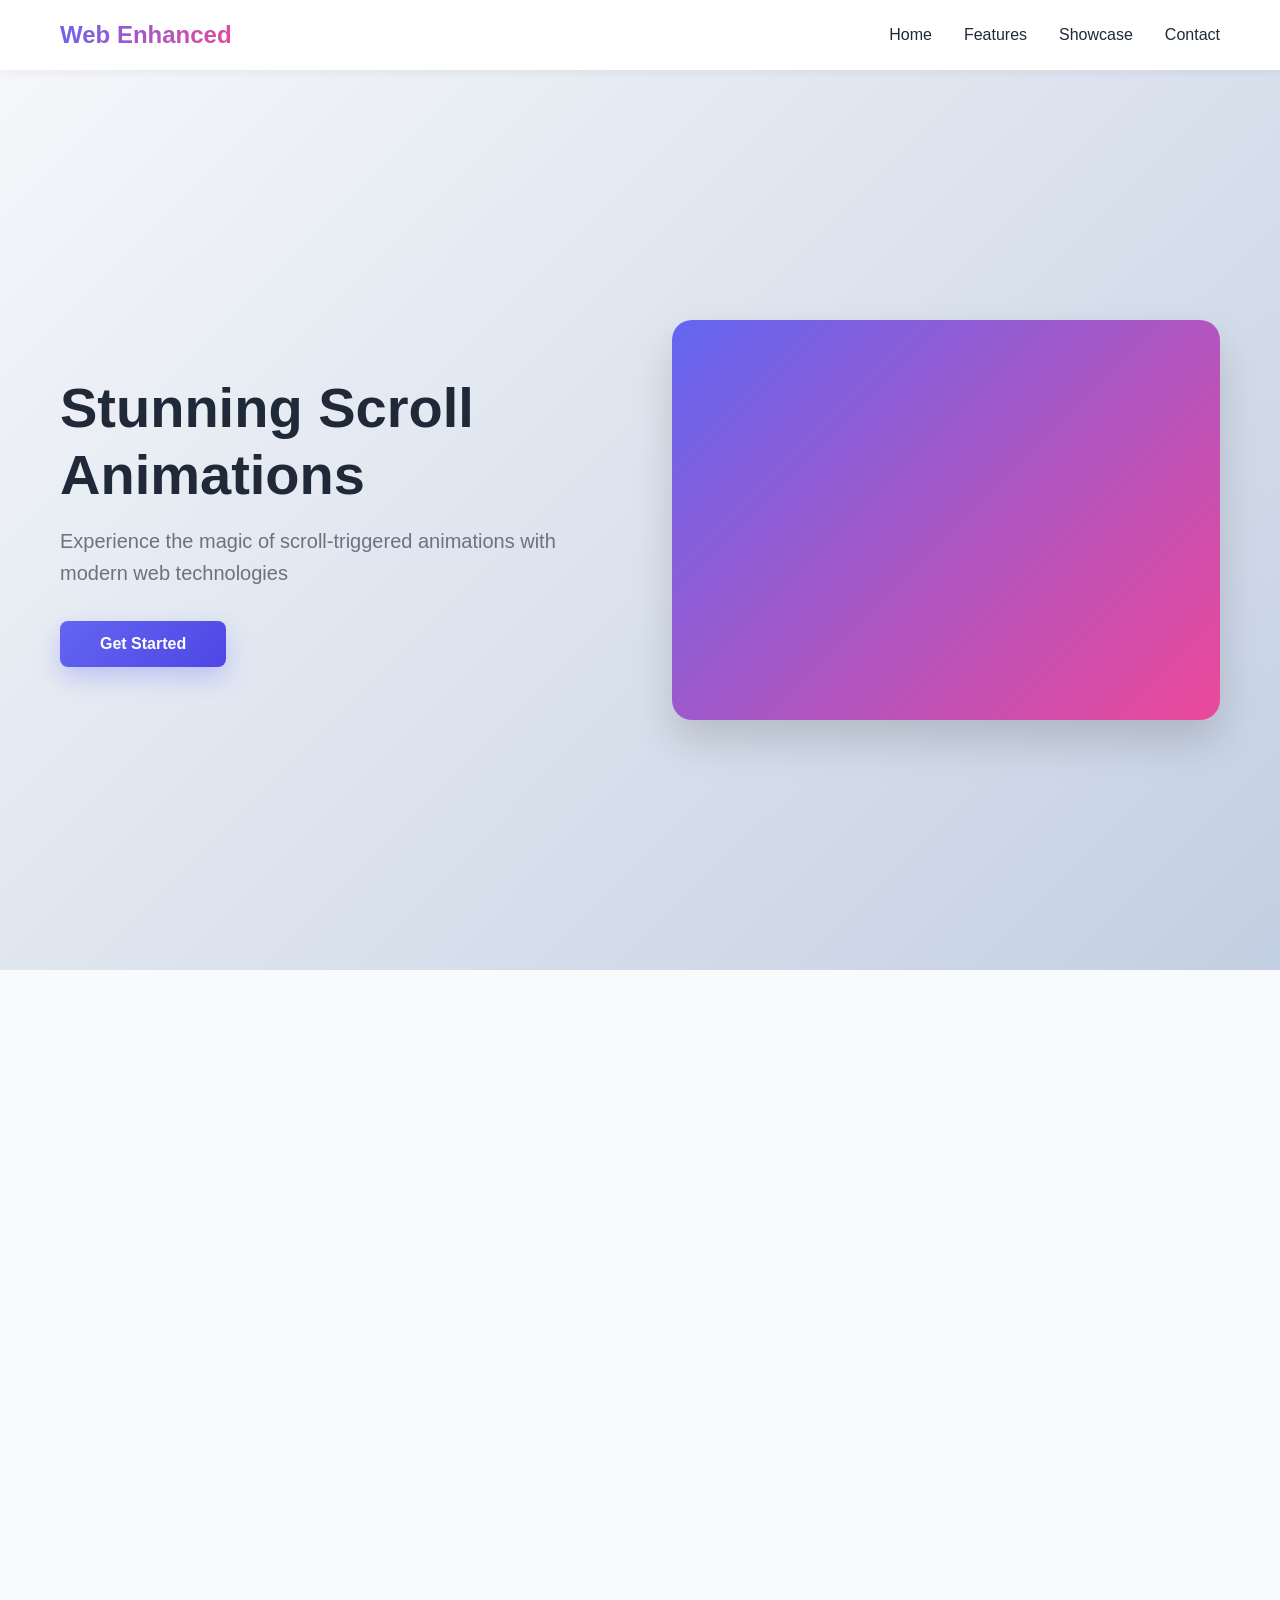
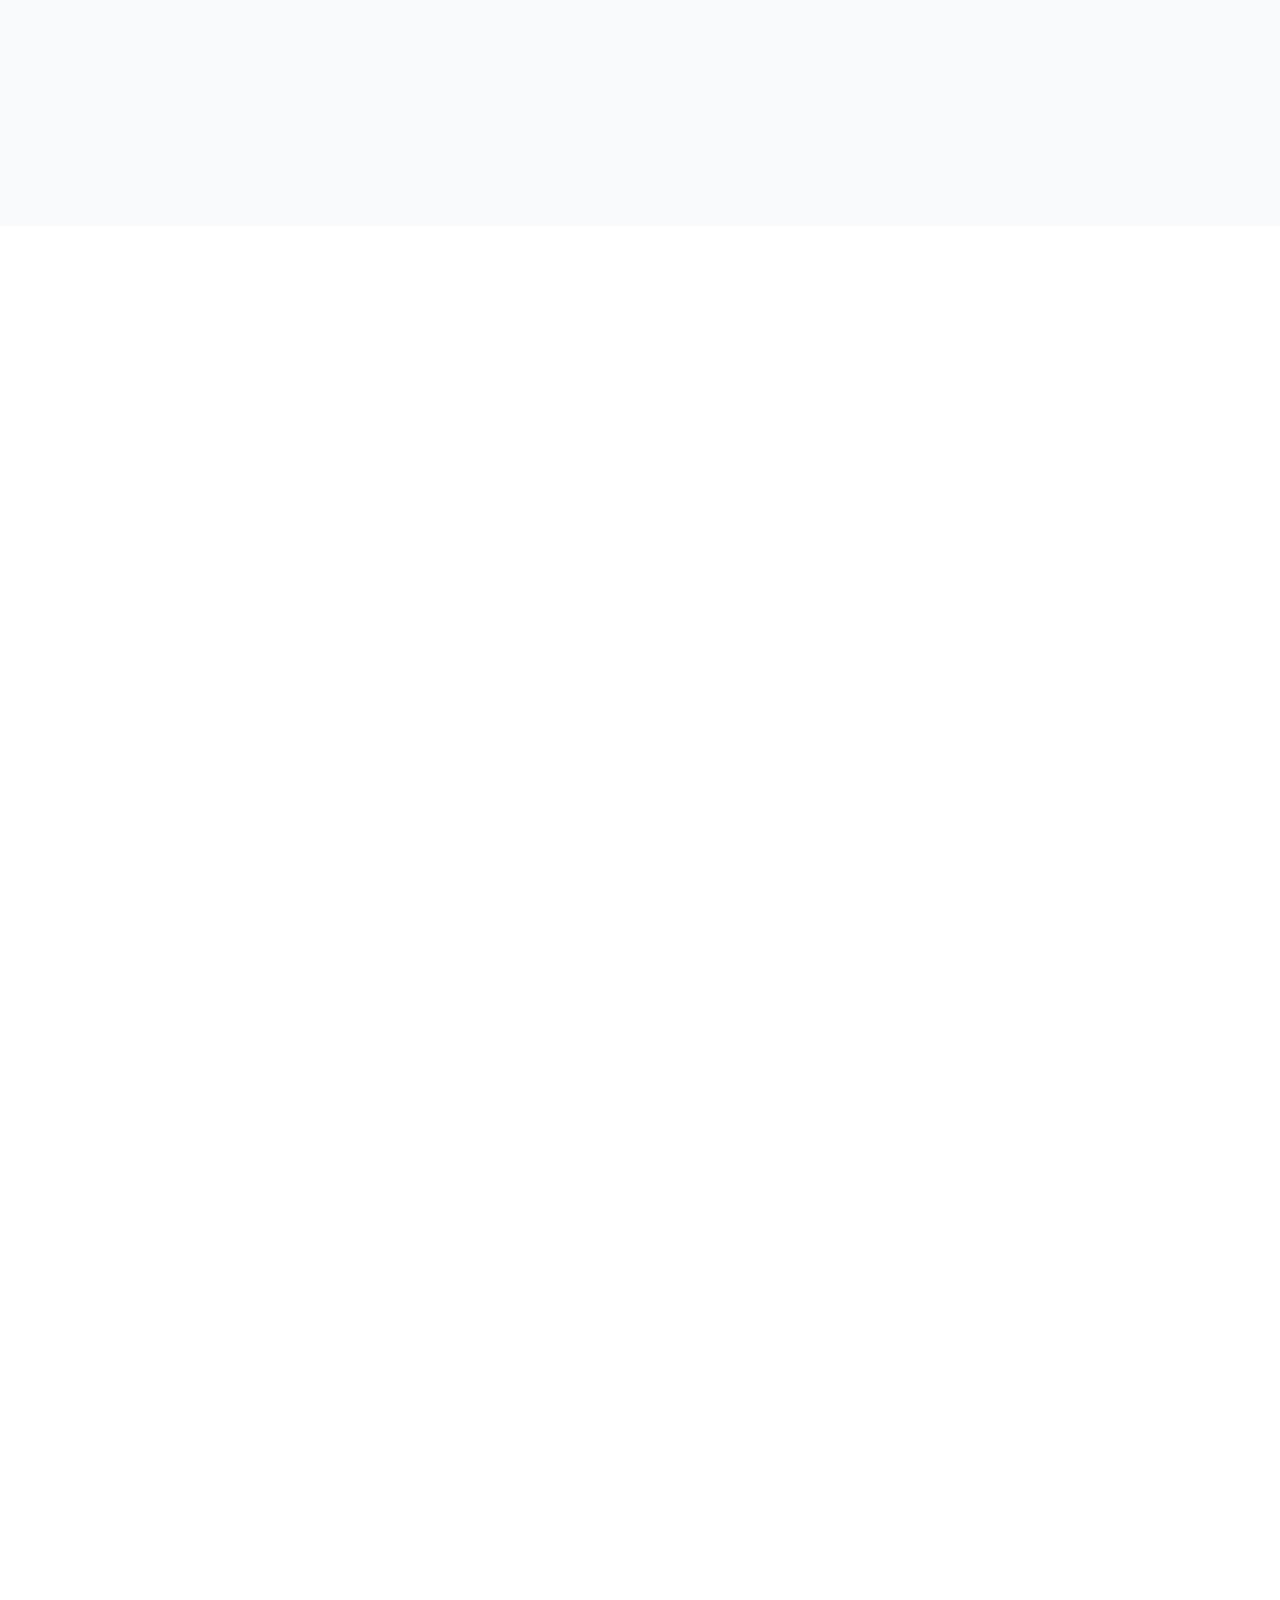
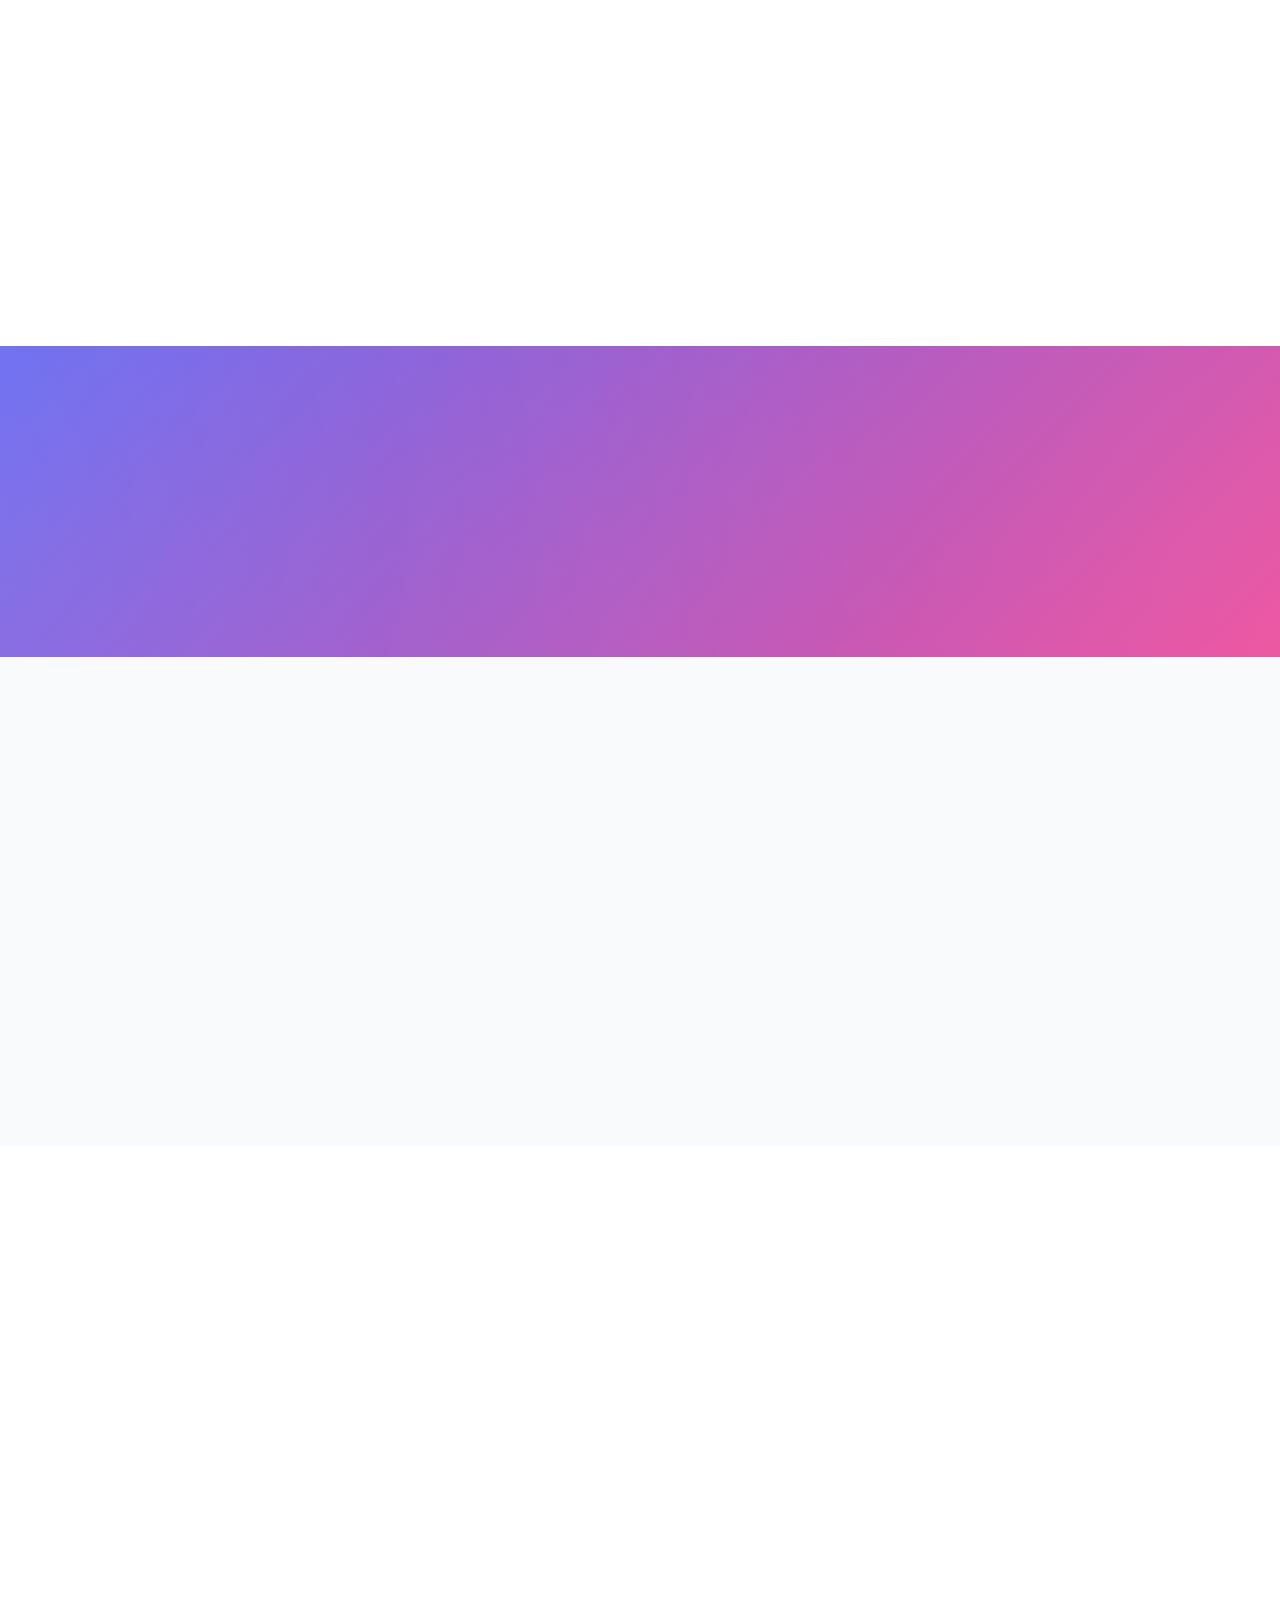
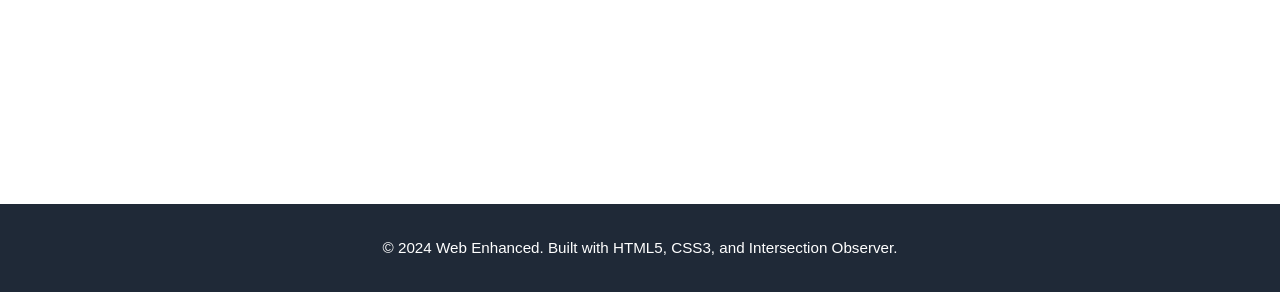
==== index.html @ ab1aff4d "Update showcase animations" ====
<!DOCTYPE html>
<html lang="en">
<head>
    <meta charset="UTF-8">
    <meta name="viewport" content="width=device-width, initial-scale=1.0">
    <title>Web Enhanced - Scroll Animations</title>
    <link rel="stylesheet" href="styles.css">
</head>
<body>
    <!-- Navigation -->
    <nav class="navbar">
        <div class="container">
            <div class="logo">Web Enhanced</div>
            <ul class="nav-links">
                <li><a href="#home">Home</a></li>
                <li><a href="#features">Features</a></li>
                <li><a href="#showcase">Showcase</a></li>
                <li><a href="#contact">Contact</a></li>
            </ul>
        </div>
    </nav>

    <!-- Hero Section -->
    <section id="home" class="hero">
        <div class="container">
            <div class="hero-content">
                <h1 class="hero-title fade-in-up">Stunning Scroll Animations</h1>
                <p class="hero-subtitle fade-in-up" style="animation-delay: 0.2s">
                    Experience the magic of scroll-triggered animations with modern web technologies
                </p>
                <button class="cta-button fade-in-up" style="animation-delay: 0.4s">Get Started</button>
            </div>
            <div class="hero-image fade-in-right">
                <div class="gradient-box"></div>
            </div>
        </div>
    </section>

    <!-- Features Section -->
    <section id="features" class="features">
        <div class="container">
            <h2 class="section-title scroll-animate">Key Features</h2>
            
            <div class="features-grid">
                <!-- Feature 1 -->
                <div class="feature-card scroll-animate" data-animation="slide-left">
                    <div class="feature-icon">
                        <svg width="50" height="50" viewBox="0 0 50 50" fill="none">
                            <circle cx="25" cy="25" r="22" stroke="currentColor" stroke-width="2"/>
                            <path d="M25 15v20M15 25h20" stroke="currentColor" stroke-width="2" stroke-linecap="round"/>
                        </svg>
                    </div>
                    <h3>Responsive Design</h3>
                    <p>Works seamlessly on all devices - desktop, tablet, and mobile screens.</p>
                </div>

                <!-- Feature 2 -->
                <div class="feature-card scroll-animate" data-animation="slide-up">
                    <div class="feature-icon">
                        <svg width="50" height="50" viewBox="0 0 50 50" fill="none">
                            <rect x="8" y="8" width="34" height="34" stroke="currentColor" stroke-width="2"/>
                            <path d="M22 28L28 22M28 28L22 22" stroke="currentColor" stroke-width="2" stroke-linecap="round"/>
                        </svg>
                    </div>
                    <h3>Smooth Animations</h3>
                    <p>CSS3 and Intersection Observer API for buttery-smooth scroll animations.</p>
                </div>

                <!-- Feature 3 -->
                <div class="feature-card scroll-animate" data-animation="slide-right">
                    <div class="feature-icon">
                        <svg width="50" height="50" viewBox="0 0 50 50" fill="none">
                            <circle cx="25" cy="25" r="22" stroke="currentColor" stroke-width="2"/>
                            <path d="M18 28l5-6 7 8 6-8" stroke="currentColor" stroke-width="2" stroke-linecap="round" stroke-linejoin="round"/>
                        </svg>
                    </div>
                    <h3>Performance Optimized</h3>
                    <p>Lightweight and fast-loading with optimized animations for great performance.</p>
                </div>

                <!-- Feature 4 -->
                <div class="feature-card scroll-animate" data-animation="zoom-in">
                    <div class="feature-icon">
                        <svg width="50" height="50" viewBox="0 0 50 50" fill="none">
                            <path d="M8 12h34v26H8z" stroke="currentColor" stroke-width="2"/>
                            <path d="M8 12l17 15 17-15" stroke="currentColor" stroke-width="2" stroke-linejoin="round"/>
                        </svg>
                    </div>
                    <h3>Easy Integration</h3>
                    <p>Simple to integrate into any project with minimal dependencies.</p>
                </div>

                <!-- Feature 5 -->
                <div class="feature-card scroll-animate" data-animation="slide-left">
                    <div class="feature-icon">
                        <svg width="50" height="50" viewBox="0 0 50 50" fill="none">
                            <circle cx="25" cy="25" r="22" stroke="currentColor" stroke-width="2"/>
                            <path d="M25 15v10M25 30v5" stroke="currentColor" stroke-width="2" stroke-linecap="round"/>
                            <path d="M15 25h10M30 25h10" stroke="currentColor" stroke-width="2" stroke-linecap="round"/>
                        </svg>
                    </div>
                    <h3>Modern Tech Stack</h3>
                    <p>Built with HTML5, CSS3, and vanilla JavaScript - no heavy frameworks.</p>
                </div>

                <!-- Feature 6 -->
                <div class="feature-card scroll-animate" data-animation="slide-right">
                    <div class="feature-icon">
                        <svg width="50" height="50" viewBox="0 0 50 50" fill="none">
                            <path d="M12 38h26V12H12v26z" stroke="currentColor" stroke-width="2"/>
                            <path d="M12 18h26M18 12v26M32 12v26" stroke="currentColor" stroke-width="2"/>
                        </svg>
                    </div>
                    <h3>Customizable</h3>
                    <p>Easily customize colors, animations, and timing to match your brand.</p>
                </div>
            </div>
        </div>
    </section>

    <!-- Showcase Section -->
    <section id="showcase" class="showcase">
        <div class="container">
            <h2 class="section-title scroll-animate">Animation Showcase</h2>
            
            <div class="showcase-grid">
                <!-- Showcase Item 1 -->
                <div class="showcase-item scroll-animate" data-animation="fade-in-left">
                    <div class="showcase-content">
                        <h3>Fade In Animations</h3>
                        <p>Elements fade in smoothly as they come into view. Perfect for introductions and content reveals.</p>
                    </div>
                    <div class="showcase-visual fade-visual"></div>
                </div>

                <!-- Showcase Item 2 -->
                <div class="showcase-item scroll-animate" data-animation="zoom-in">
                    <div class="showcase-visual scale-visual"></div>
                    <div class="showcase-content">
                        <h3>Scale & Zoom Effects</h3>
                        <p>Create dynamic scale effects that grab attention and highlight important elements.</p>
                    </div>
                </div>

                <!-- Showcase Item 3 -->
                <div class="showcase-item scroll-animate" data-animation="slide-in-left">
                    <div class="showcase-content">
                        <h3>Slide Transitions</h3>
                        <p>Smooth sliding animations from various directions enhance the user experience.</p>
                    </div>
                    <div class="showcase-visual slide-visual"></div>
                </div>

                <!-- Showcase Item 4 -->
                <div class="showcase-item scroll-animate" data-animation="rotate">
                    <div class="showcase-visual rotate-visual"></div>
                    <div class="showcase-content">
                        <h3>Rotation Effects</h3>
                        <p>Add rotation and transform effects for a modern, interactive feel.</p>
                    </div>
                </div>
            </div>
        </div>
    </section>

    <!-- Parallax Section -->
    <section class="parallax">
        <div class="container">
            <div class="parallax-content scroll-animate" data-animation="fade-in-up">
                <h2>Experience the Difference</h2>
                <p>Scroll animations make websites feel alive and engaging</p>
            </div>
        </div>
    </section>

    <!-- Stats Section -->
    <section class="stats">
        <div class="container">
            <h2 class="section-title scroll-animate">By The Numbers</h2>
            
            <div class="stats-grid">
                <div class="stat-card scroll-animate" data-animation="count-up">
                    <div class="stat-number">100%</div>
                    <div class="stat-label">Responsive</div>
                </div>
                <div class="stat-card scroll-animate" data-animation="count-up">
                    <div class="stat-number">60+</div>
                    <div class="stat-label">Animations</div>
                </div>
                <div class="stat-card scroll-animate" data-animation="count-up">
                    <div class="stat-number">Zero</div>
                    <div class="stat-label">Dependencies</div>
                </div>
                <div class="stat-card scroll-animate" data-animation="count-up">
                    <div class="stat-number">99%</div>
                    <div class="stat-label">Performance</div>
                </div>
            </div>
        </div>
    </section>

    <!-- Contact Section -->
    <section id="contact" class="contact">
        <div class="container">
            <h2 class="section-title scroll-animate">Get In Touch</h2>
            
            <form class="contact-form scroll-animate">
                <div class="form-group">
                    <input type="text" placeholder="Your Name" required>
                </div>
                <div class="form-group">
                    <input type="email" placeholder="Your Email" required>
                </div>
                <div class="form-group">
                    <textarea placeholder="Your Message" rows="5" required></textarea>
                </div>
                <button type="submit" class="submit-btn">Send Message</button>
            </form>
        </div>
    </section>

    <!-- Footer -->
    <footer class="footer">
        <div class="container">
            <p>&copy; 2024 Web Enhanced. Built with HTML5, CSS3, and Intersection Observer.</p>
        </div>
    </footer>

    <script src="script.js"></script>
</body>
</html>
---- styles.css ----
/* ===== CSS Variables & Root ===== */
:root {
    --primary-color: #6366f1;
    --primary-dark: #4f46e5;
    --secondary-color: #ec4899;
    --text-dark: #1f2937;
    --text-light: #6b7280;
    --bg-light: #f9fafb;
    --bg-white: #ffffff;
    --border-color: #e5e7eb;
    --shadow: 0 10px 30px rgba(0, 0, 0, 0.1);
    --shadow-lg: 0 20px 40px rgba(0, 0, 0, 0.15);
}

/* ===== Global Styles ===== */
* {
    margin: 0;
    padding: 0;
    box-sizing: border-box;
}

html {
    scroll-behavior: smooth;
}

body {
    font-family: 'Segoe UI', Tahoma, Geneva, Verdana, sans-serif;
    color: var(--text-dark);
    background-color: var(--bg-white);
    line-height: 1.6;
    overflow-x: hidden;
}

.container {
    max-width: 1200px;
    margin: 0 auto;
    padding: 0 20px;
}

/* ===== Navigation ===== */
.navbar {
    position: sticky;
    top: 0;
    z-index: 1000;
    background: rgba(255, 255, 255, 0.95);
    backdrop-filter: blur(10px);
    box-shadow: 0 2px 10px rgba(0, 0, 0, 0.05);
    transition: all 0.3s ease;
}

.navbar .container {
    display: flex;
    justify-content: space-between;
    align-items: center;
    padding: 1rem 20px;
}

.logo {
    font-size: 1.5rem;
    font-weight: 700;
    background: linear-gradient(135deg, var(--primary-color), var(--secondary-color));
    -webkit-background-clip: text;
    -webkit-text-fill-color: transparent;
    background-clip: text;
}

.nav-links {
    display: flex;
    list-style: none;
    gap: 2rem;
}

.nav-links a {
    text-decoration: none;
    color: var(--text-dark);
    font-weight: 500;
    position: relative;
    transition: color 0.3s ease;
}

.nav-links a::after {
    content: '';
    position: absolute;
    bottom: -5px;
    left: 0;
    width: 0;
    height: 2px;
    background: var(--primary-color);
    transition: width 0.3s ease;
}

.nav-links a:hover {
    color: var(--primary-color);
}

.nav-links a:hover::after {
    width: 100%;
}

/* ===== Hero Section ===== */
.hero {
    padding: 100px 20px;
    background: linear-gradient(135deg, #f5f7fa 0%, #c3cfe2 100%);
    min-height: 100vh;
    display: flex;
    align-items: center;
    position: relative;
    overflow: hidden;
}

.hero .container {
    display: grid;
    grid-template-columns: 1fr 1fr;
    gap: 4rem;
    align-items: center;
}

.hero-content h1 {
    font-size: 3.5rem;
    font-weight: 800;
    margin-bottom: 1rem;
    line-height: 1.2;
    color: var(--text-dark);
}

.hero-subtitle {
    font-size: 1.25rem;
    color: var(--text-light);
    margin-bottom: 2rem;
    max-width: 500px;
}

.cta-button {
    padding: 14px 40px;
    font-size: 1rem;
    font-weight: 600;
    border: none;
    border-radius: 8px;
    background: linear-gradient(135deg, var(--primary-color), var(--primary-dark));
    color: white;
    cursor: pointer;
    transition: all 0.3s ease;
    box-shadow: 0 10px 25px rgba(99, 102, 241, 0.3);
}

.cta-button:hover {
    transform: translateY(-3px);
    box-shadow: 0 15px 35px rgba(99, 102, 241, 0.4);
}

.hero-image {
    position: relative;
    height: 400px;
}

.gradient-box {
    width: 100%;
    height: 100%;
    background: linear-gradient(135deg, var(--primary-color), var(--secondary-color));
    border-radius: 20px;
    box-shadow: var(--shadow-lg);
    animation: float 3s ease-in-out infinite;
}

@keyframes float {
    0%, 100% {
        transform: translateY(0px);
    }
    50% {
        transform: translateY(-20px);
    }
}

/* ===== Features Section ===== */
.features {
    padding: 100px 20px;
    background: var(--bg-light);
}

.section-title {
    text-align: center;
    font-size: 2.5rem;
    font-weight: 800;
    margin-bottom: 4rem;
    color: var(--text-dark);
}

.features-grid {
    display: grid;
    grid-template-columns: repeat(auto-fit, minmax(300px, 1fr));
    gap: 2rem;
}

.feature-card {
    background: var(--bg-white);
    padding: 2rem;
    border-radius: 12px;
    text-align: center;
    box-shadow: 0 5px 15px rgba(0, 0, 0, 0.08);
    transition: all 0.3s ease;
}

.feature-card:hover {
    transform: translateY(-10px);
    box-shadow: var(--shadow);
}

.feature-icon {
    width: 70px;
    height: 70px;
    margin: 0 auto 1.5rem;
    display: flex;
    align-items: center;
    justify-content: center;
    background: linear-gradient(135deg, var(--primary-color), var(--primary-dark));
    border-radius: 12px;
    color: white;
}

.feature-card h3 {
    font-size: 1.3rem;
    margin-bottom: 0.5rem;
    color: var(--text-dark);
}

.feature-card p {
    color: var(--text-light);
    font-size: 0.95rem;
}

/* ===== Showcase Section ===== */
.showcase {
    padding: 100px 20px;
    background: var(--bg-white);
}

.showcase-grid {
    display: grid;
    gap: 4rem;
}

.showcase-item {
    display: grid;
    grid-template-columns: 1fr 1fr;
    gap: 3rem;
    align-items: center;
}

.showcase-item:nth-child(even) {
    grid-template-columns: 1fr 1fr;
    direction: rtl;
}

.showcase-item:nth-child(even) > * {
    direction: ltr;
}

.showcase-content h3 {
    font-size: 2rem;
    margin-bottom: 1rem;
    color: var(--text-dark);
}

.showcase-content p {
    font-size: 1.1rem;
    color: var(--text-light);
    line-height: 1.8;
}

.showcase-visual {
    width: 100%;
    height: 300px;
    border-radius: 12px;
    box-shadow: var(--shadow);
}

.fade-visual {
    background: linear-gradient(135deg, #667eea 0%, #764ba2 100%);
    opacity: 0.9;
}

.scale-visual {
    background: linear-gradient(135deg, #f093fb 0%, #f5576c 100%);
    opacity: 0.9;
}

.slide-visual {
    background: linear-gradient(135deg, #4facfe 0%, #00f2fe 100%);
    opacity: 0.9;
}

.rotate-visual {
    background: linear-gradient(135deg, #43e97b 0%, #38f9d7 100%);
    opacity: 0.9;
}

/* ===== Parallax Section ===== */
.parallax {
    padding: 100px 20px;
    background: linear-gradient(135deg, var(--primary-color), var(--secondary-color));
    color: white;
    text-align: center;
    position: relative;
    overflow: hidden;
}

.parallax::before {
    content: '';
    position: absolute;
    top: -50%;
    left: -50%;
    width: 200%;
    height: 200%;
    background: 
        radial-gradient(circle at 20% 50%, rgba(255, 255, 255, 0.1) 0%, transparent 50%),
        radial-gradient(circle at 80% 80%, rgba(255, 255, 255, 0.1) 0%, transparent 50%);
    animation: float 5s ease-in-out infinite;
    z-index: 0;
}

.parallax-content {
    position: relative;
    z-index: 1;
}

.parallax h2 {
    font-size: 2.5rem;
    margin-bottom: 1rem;
}

.parallax p {
    font-size: 1.2rem;
    opacity: 0.95;
}

/* ===== Stats Section ===== */
.stats {
    padding: 100px 20px;
    background: var(--bg-light);
}

.stats-grid {
    display: grid;
    grid-template-columns: repeat(auto-fit, minmax(200px, 1fr));
    gap: 2rem;
    margin-top: 3rem;
}

.stat-card {
    background: var(--bg-white);
    padding: 2rem;
    border-radius: 12px;
    text-align: center;
    box-shadow: 0 5px 15px rgba(0, 0, 0, 0.08);
}

.stat-number {
    font-size: 2.5rem;
    font-weight: 800;
    color: var(--primary-color);
    margin-bottom: 0.5rem;
}

.stat-label {
    color: var(--text-light);
    font-size: 1rem;
}

/* ===== Contact Section ===== */
.contact {
    padding: 100px 20px;
    background: var(--bg-white);
}

.contact-form {
    max-width: 600px;
    margin: 0 auto;
}

.form-group {
    margin-bottom: 1.5rem;
}

.form-group input,
.form-group textarea {
    width: 100%;
    padding: 12px 16px;
    border: 1px solid var(--border-color);
    border-radius: 8px;
    font-family: inherit;
    font-size: 1rem;
    transition: all 0.3s ease;
}

.form-group input:focus,
.form-group textarea:focus {
    outline: none;
    border-color: var(--primary-color);
    box-shadow: 0 0 0 3px rgba(99, 102, 241, 0.1);
}

.submit-btn {
    width: 100%;
    padding: 14px 24px;
    font-size: 1rem;
    font-weight: 600;
    border: none;
    border-radius: 8px;
    background: linear-gradient(135deg, var(--primary-color), var(--primary-dark));
    color: white;
    cursor: pointer;
    transition: all 0.3s ease;
    box-shadow: 0 10px 25px rgba(99, 102, 241, 0.3);
}

.submit-btn:hover {
    transform: translateY(-2px);
    box-shadow: 0 15px 35px rgba(99, 102, 241, 0.4);
}

/* ===== Footer ===== */
.footer {
    padding: 2rem 20px;
    background: var(--text-dark);
    color: white;
    text-align: center;
    font-size: 0.95rem;
}

/* ===== Scroll Animation Keyframes ===== */
@keyframes fadeInUp {
    from {
        opacity: 0;
        transform: translateY(30px);
    }
    to {
        opacity: 1;
        transform: translateY(0);
    }
}

@keyframes fadeInRight {
    from {
        opacity: 0;
        transform: translateX(-30px);
    }
    to {
        opacity: 1;
        transform: translateX(0);
    }
}

@keyframes fadeInLeft {
    from {
        opacity: 0;
        transform: translateX(30px);
    }
    to {
        opacity: 1;
        transform: translateX(0);
    }
}

@keyframes slideInLeft {
    from {
        opacity: 0;
        transform: translateX(-60px);
    }
    to {
        opacity: 1;
        transform: translateX(0);
    }
}

@keyframes slideInRight {
    from {
        opacity: 0;
        transform: translateX(60px);
    }
    to {
        opacity: 1;
        transform: translateX(0);
    }
}

@keyframes slideInUp {
    from {
        opacity: 0;
        transform: translateY(60px);
    }
    to {
        opacity: 1;
        transform: translateY(0);
    }
}

@keyframes zoomIn {
    from {
        opacity: 0;
        transform: scale(0.9);
    }
    to {
        opacity: 1;
        transform: scale(1);
    }
}

@keyframes rotate {
    from {
        opacity: 0;
        transform: rotateY(90deg);
    }
    to {
        opacity: 1;
        transform: rotateY(0deg);
    }
}

/* ===== Initial Animation States ===== */
.fade-in-up {
    animation: fadeInUp 0.6s ease-out forwards;
}

.fade-in-right {
    animation: fadeInRight 0.6s ease-out forwards;
}

.fade-in-left {
    animation: fadeInLeft 0.6s ease-out forwards;
}

.slide-in-left {
    animation: slideInLeft 0.6s ease-out forwards;
}

.slide-in-right {
    animation: slideInRight 0.6s ease-out forwards;
}

.slide-in-up {
    animation: slideInUp 0.6s ease-out forwards;
}

.zoom-in {
    animation: zoomIn 0.6s ease-out forwards;
}

.rotate {
    animation: rotate 0.6s ease-out forwards;
}

/* ===== Page Load Animations ===== */
.scroll-animate {
    opacity: 0;
    animation: none;
    will-change: transform, opacity;
}

/* Hero animations - these show immediately on page load */
.hero-content h1 {
    animation: fadeInUp 0.8s ease-out 0.2s forwards;
}

.hero-subtitle {
    animation: fadeInUp 0.8s ease-out 0.4s forwards;
}

.cta-button {
    animation: fadeInUp 0.8s ease-out 0.6s forwards;
}

.hero-image {
    animation: fadeInRight 0.8s ease-out forwards;
}

/* ===== Responsive Design ===== */
@media (max-width: 768px) {
    .nav-links {
        gap: 1rem;
        font-size: 0.9rem;
    }

    .hero .container {
        grid-template-columns: 1fr;
        padding: 50px 0;
    }

    .hero-content h1 {
        font-size: 2.2rem;
    }

    .hero-image {
        height: 300px;
        margin-top: 2rem;
    }

    .section-title {
        font-size: 1.8rem;
    }

    .features-grid {
        grid-template-columns: 1fr;
    }

    .showcase-item {
        grid-template-columns: 1fr;
    }

    .showcase-item:nth-child(even) {
        direction: ltr;
    }

    .showcase-visual {
        height: 250px;
    }

    .parallax h2 {
        font-size: 1.8rem;
    }

    .stats-grid {
        grid-template-columns: repeat(2, 1fr);
    }

    .stat-number {
        font-size: 2rem;
    }
}

@media (max-width: 480px) {
    .navbar .container {
        padding: 0.75rem 20px;
    }

    .logo {
        font-size: 1.2rem;
    }

    .nav-links {
        gap: 0.75rem;
        font-size: 0.8rem;
    }

    .hero-content h1 {
        font-size: 1.8rem;
    }

    .hero-subtitle {
        font-size: 1rem;
    }

    .section-title {
        font-size: 1.5rem;
        margin-bottom: 2rem;
    }

    .feature-card {
        padding: 1.5rem;
    }

    .showcase-content h3 {
        font-size: 1.3rem;
    }

    .showcase-content p {
        font-size: 0.95rem;
    }

    .parallax h2 {
        font-size: 1.5rem;
    }

    .parallax p {
        font-size: 1rem;
    }

    .stats-grid {
        grid-template-columns: 1fr;
        gap: 1rem;
    }

    .stat-number {
        font-size: 1.8rem;
    }
}
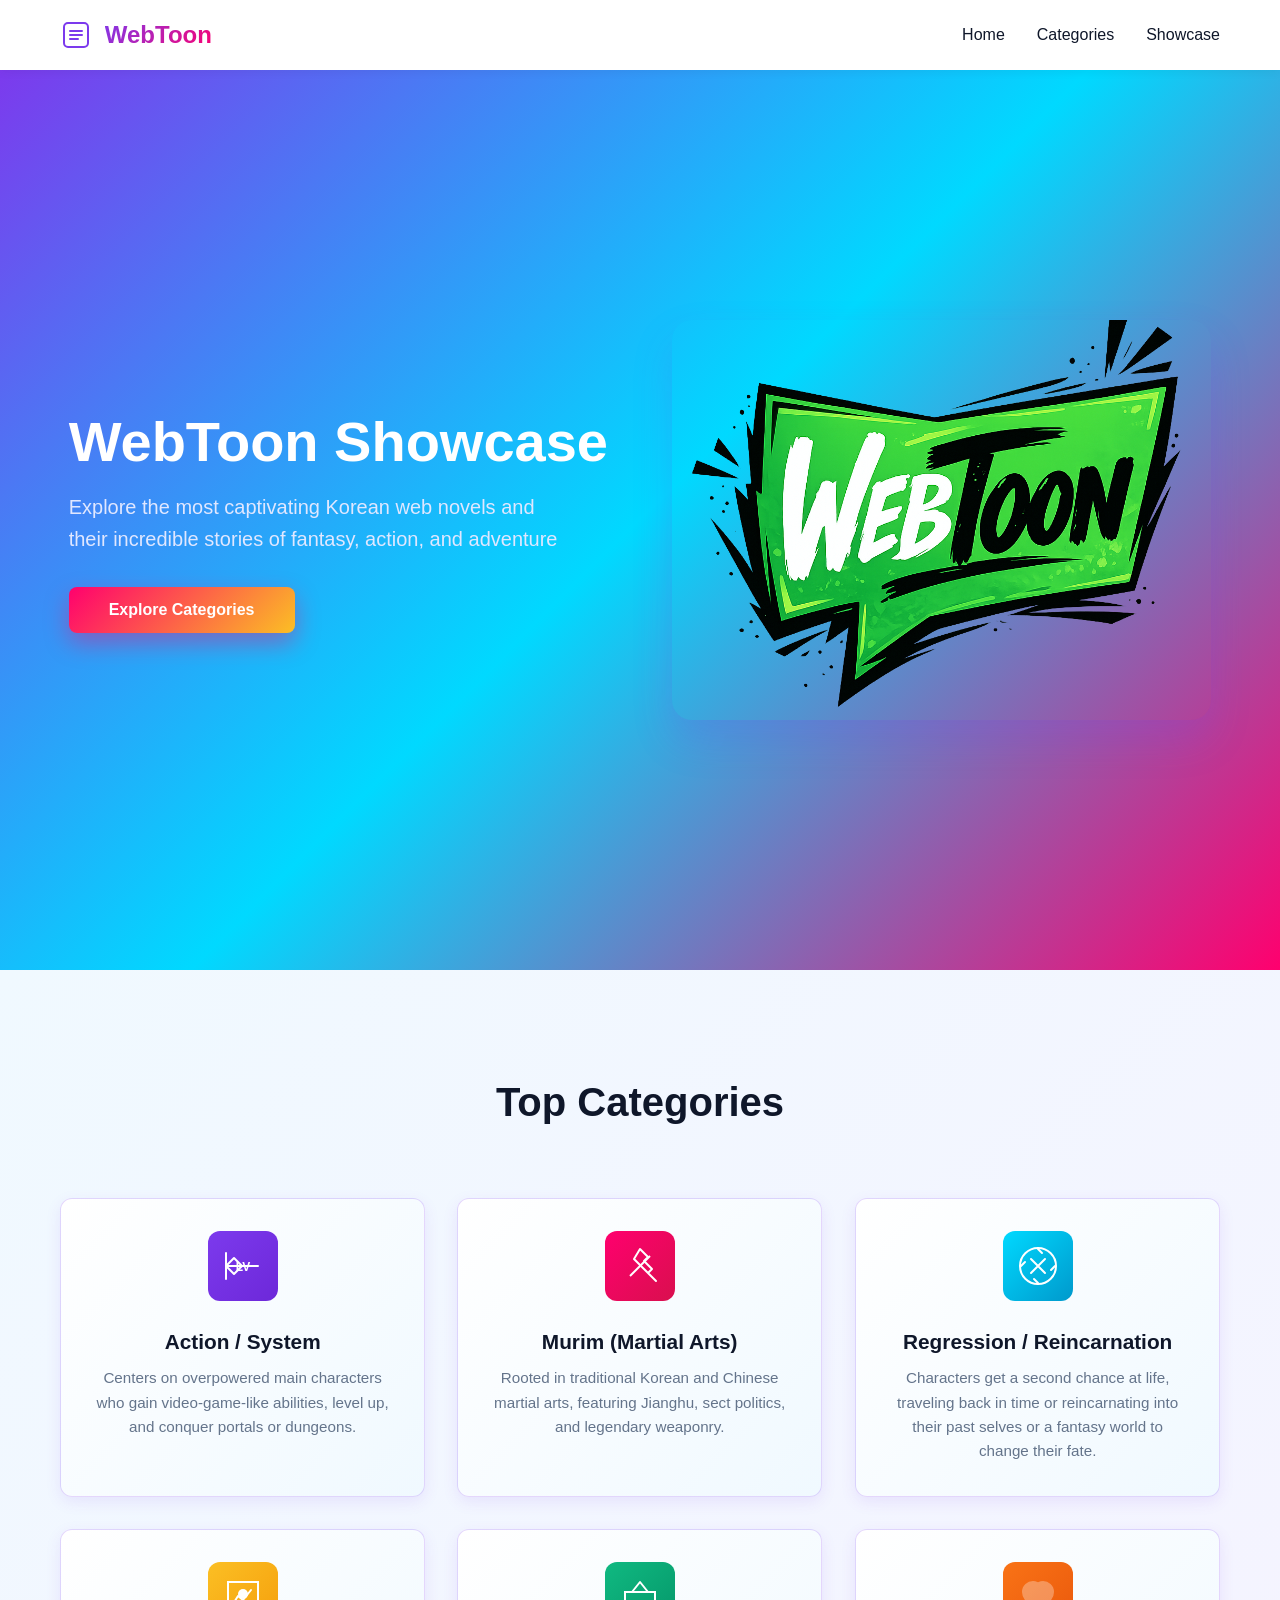
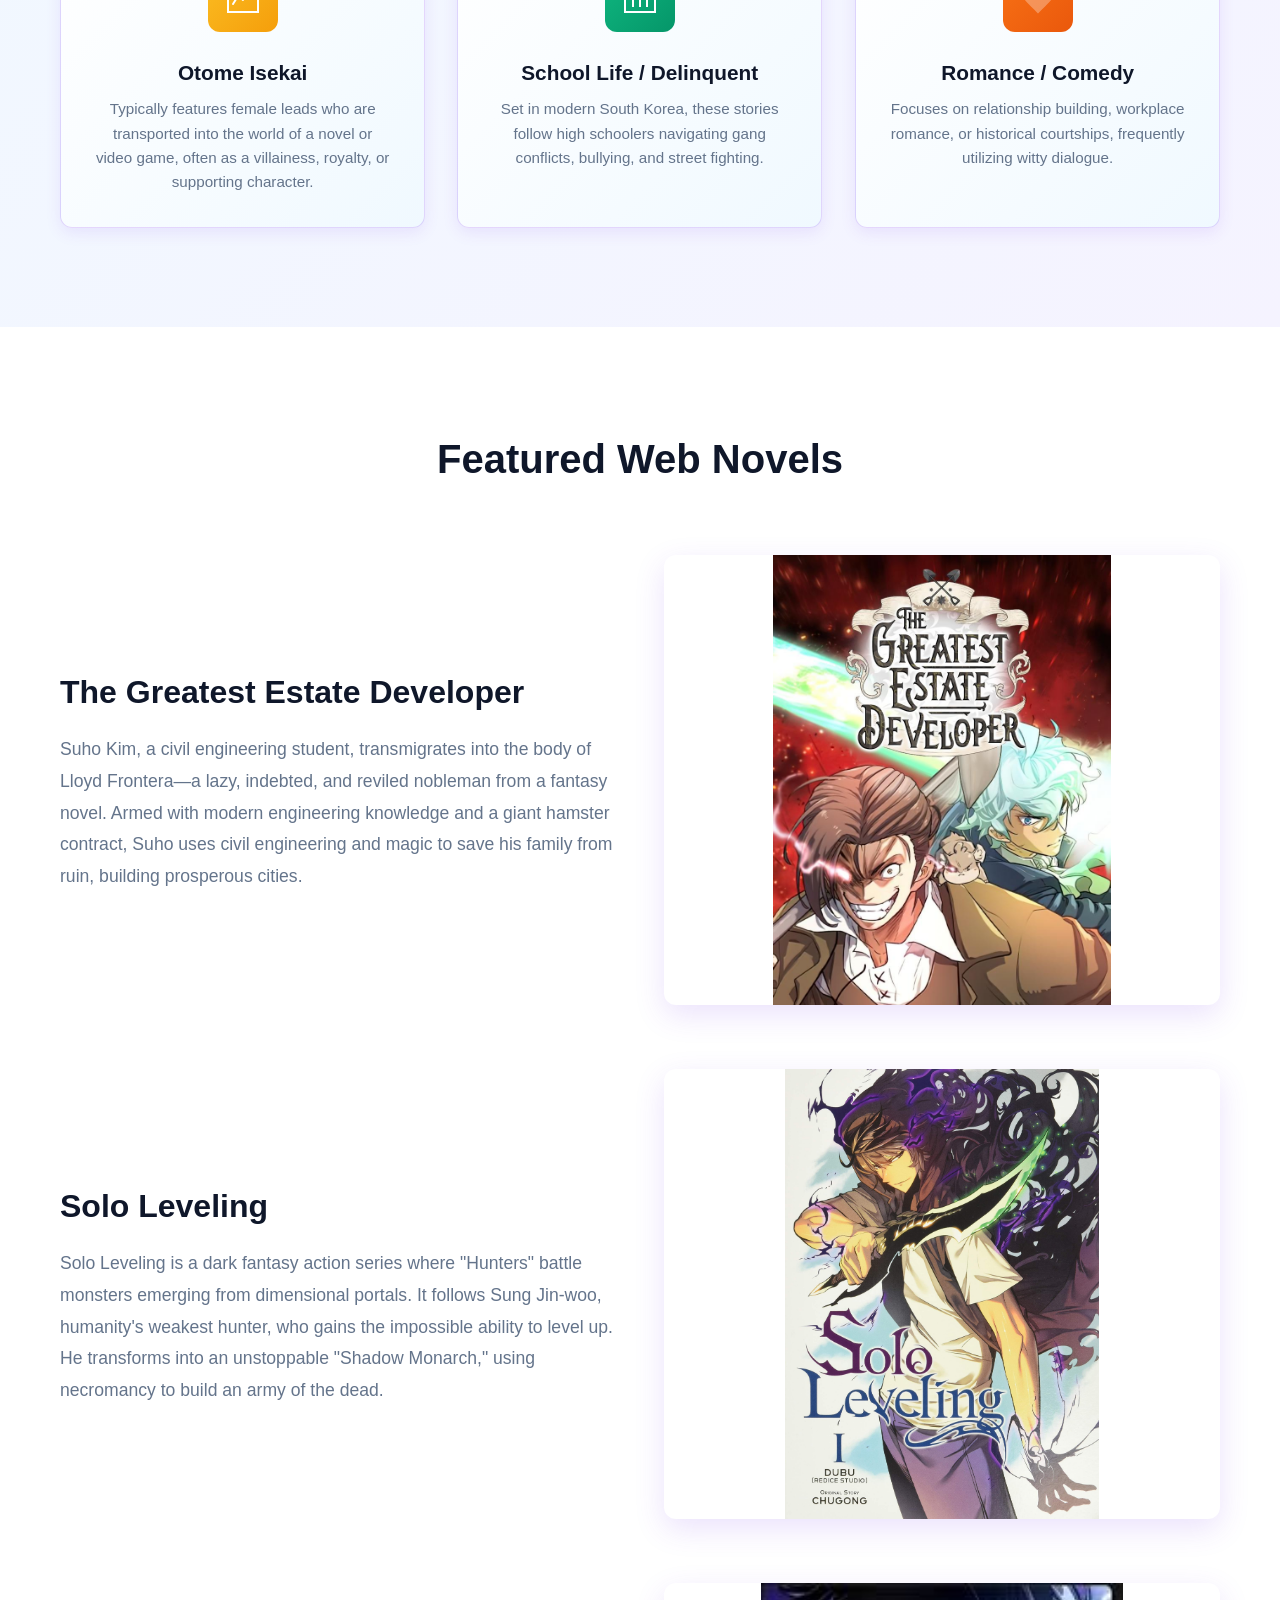
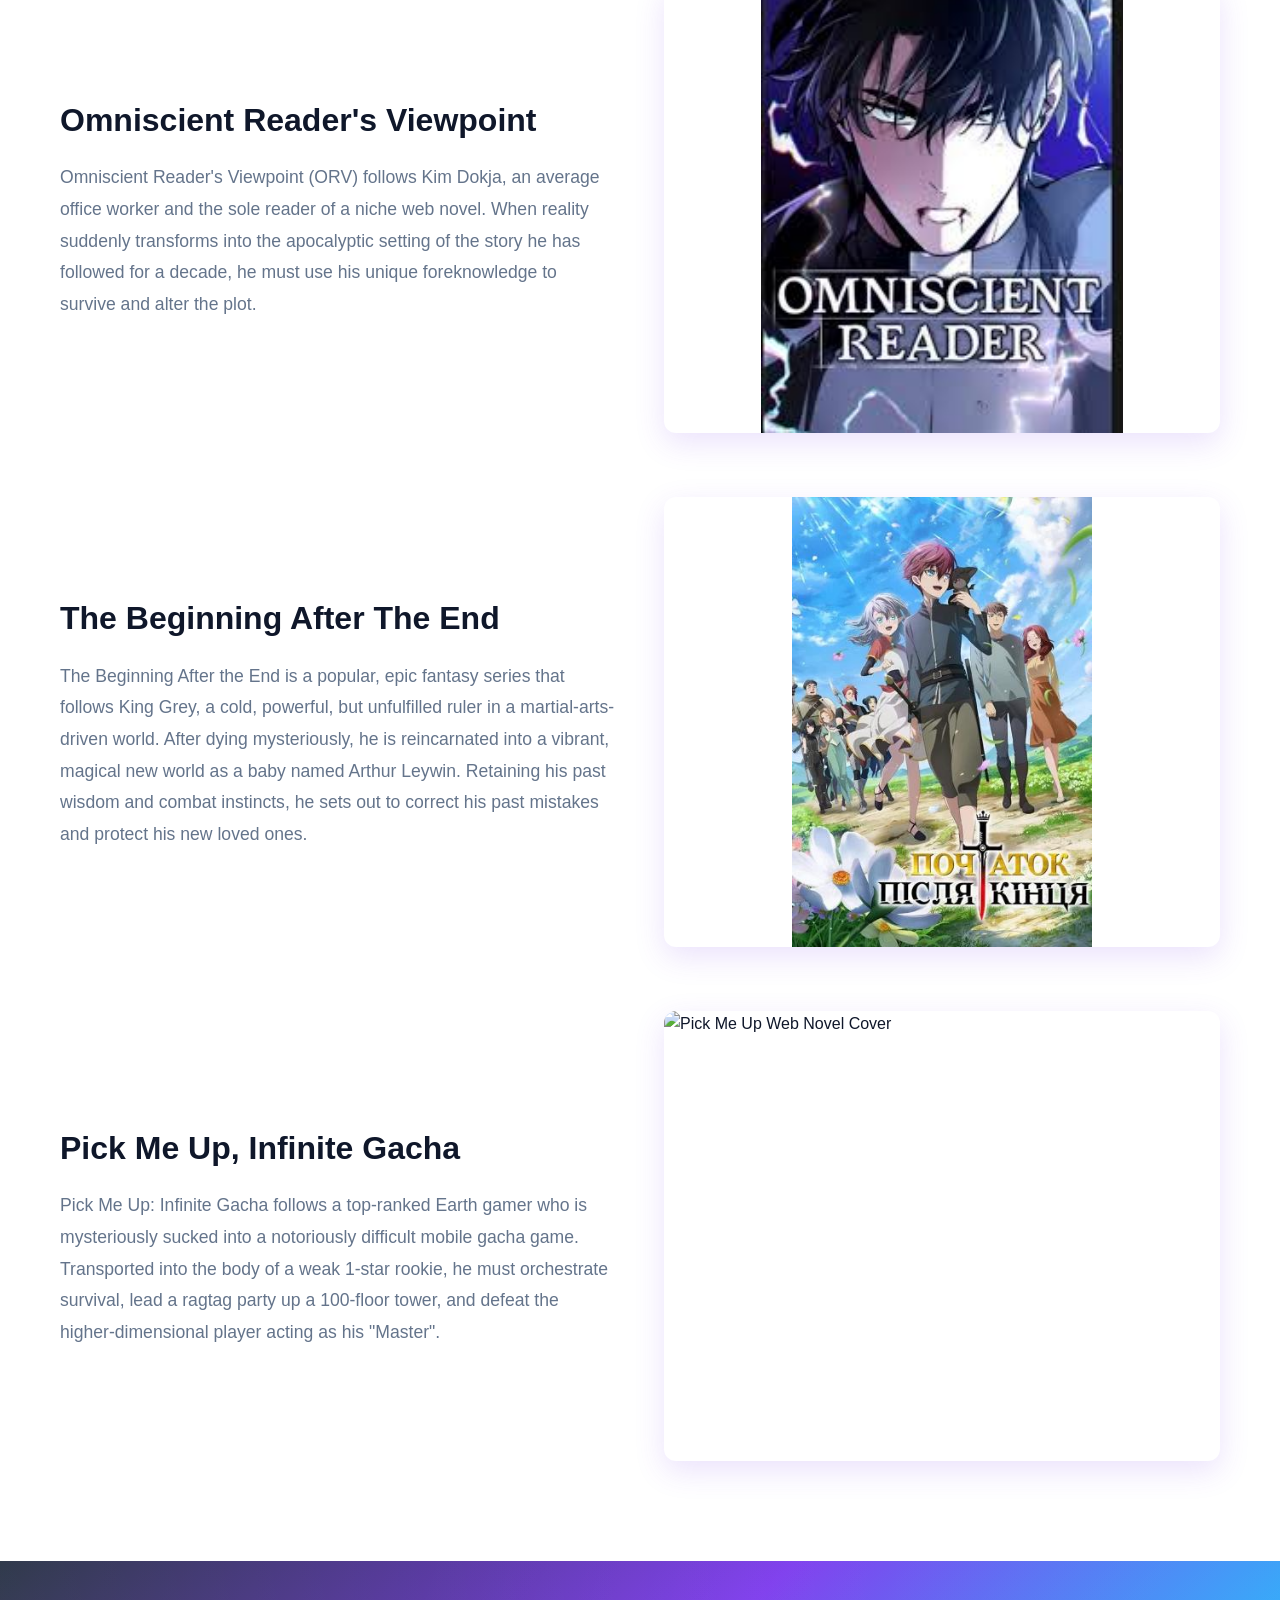
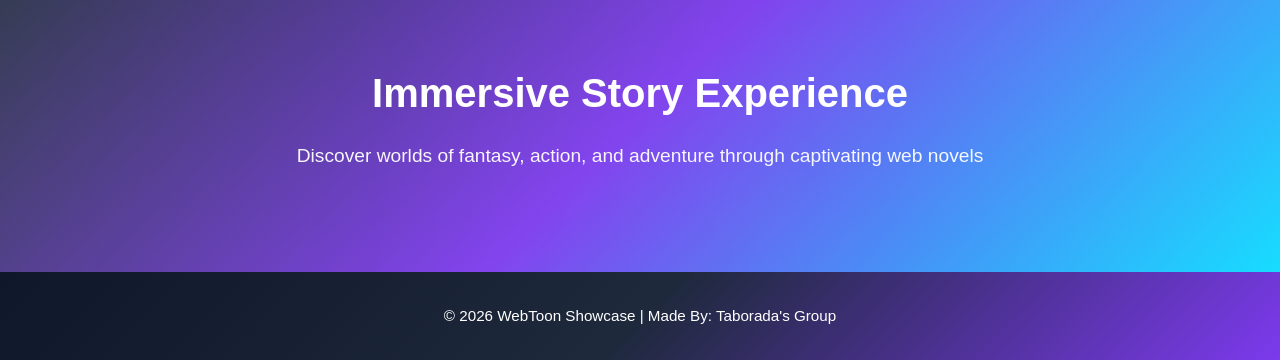
==== commit 395b96a1: "WebToon Showcase" ====
--- a/index.html
+++ b/index.html
@@ -3,19 +3,24 @@
 <head>
     <meta charset="UTF-8">
     <meta name="viewport" content="width=device-width, initial-scale=1.0">
-    <title>Web Enhanced - Scroll Animations</title>
-    <link rel="stylesheet" href="styles.css">
+    <title>WebToon Showcase - Korean Web Novel Series</title>
+    <link rel="stylesheet" href="css/styles.css">
 </head>
 <body>
     <!-- Navigation -->
     <nav class="navbar">
         <div class="container">
-            <div class="logo">Web Enhanced</div>
+            <div class="logo-container">
+                <svg class="logo-svg" width="32" height="32" viewBox="0 0 32 32" fill="none">
+                    <rect x="4" y="4" width="24" height="24" rx="4" stroke="currentColor" stroke-width="2"/>
+                    <path d="M10 12h12M10 16h12M10 20h8" stroke="currentColor" stroke-width="2" stroke-linecap="round"/>
+                </svg>
+                <span class="logo-text">WebToon</span>
+            </div>
             <ul class="nav-links">
                 <li><a href="#home">Home</a></li>
-                <li><a href="#features">Features</a></li>
+                <li><a href="#features">Categories</a></li>
                 <li><a href="#showcase">Showcase</a></li>
-                <li><a href="#contact">Contact</a></li>
             </ul>
         </div>
     </nav>
@@ -24,14 +29,14 @@
     <section id="home" class="hero">
         <div class="container">
             <div class="hero-content">
-                <h1 class="hero-title fade-in-up">Stunning Scroll Animations</h1>
+                <h1 class="hero-title fade-in-up">WebToon Showcase</h1>
                 <p class="hero-subtitle fade-in-up" style="animation-delay: 0.2s">
-                    Experience the magic of scroll-triggered animations with modern web technologies
+                    Explore the most captivating Korean web novels and their incredible stories of fantasy, action, and adventure
                 </p>
-                <button class="cta-button fade-in-up" style="animation-delay: 0.4s">Get Started</button>
+                <button class="cta-button fade-in-up" style="animation-delay: 0.4s">Explore Categories</button>
             </div>
             <div class="hero-image fade-in-right">
-                <div class="gradient-box"></div>
+                <img class="hero-image-img" src="img/LogoPic.png" alt="WebToon Logo">
             </div>
         </div>
     </section>
@@ -39,80 +44,83 @@
     <!-- Features Section -->
     <section id="features" class="features">
         <div class="container">
-            <h2 class="section-title scroll-animate">Key Features</h2>
+            <h2 class="section-title scroll-animate">Top Categories</h2>
             
             <div class="features-grid">
                 <!-- Feature 1 -->
                 <div class="feature-card scroll-animate" data-animation="slide-left">
                     <div class="feature-icon">
                         <svg width="50" height="50" viewBox="0 0 50 50" fill="none">
-                            <circle cx="25" cy="25" r="22" stroke="currentColor" stroke-width="2"/>
-                            <path d="M25 15v20M15 25h20" stroke="currentColor" stroke-width="2" stroke-linecap="round"/>
-                        </svg>
-                    </div>
-                    <h3>Responsive Design</h3>
-                    <p>Works seamlessly on all devices - desktop, tablet, and mobile screens.</p>
+                            <path d="M8 25l8-8 8 8-8 8-8-8zm0 0h32M8 12v26" stroke="currentColor" stroke-width="2" stroke-linecap="round" stroke-linejoin="round"/>
+                            <text x="25" y="30" font-size="12" font-weight="bold" fill="currentColor" text-anchor="middle">LV</text>
+                        </svg>
+                    </div>
+                    <h3>Action / System</h3>
+                    <p>Centers on overpowered main characters who gain video-game-like abilities, level up, and conquer portals or dungeons.</p>
                 </div>
 
                 <!-- Feature 2 -->
                 <div class="feature-card scroll-animate" data-animation="slide-up">
                     <div class="feature-icon">
                         <svg width="50" height="50" viewBox="0 0 50 50" fill="none">
-                            <rect x="8" y="8" width="34" height="34" stroke="currentColor" stroke-width="2"/>
-                            <path d="M22 28L28 22M28 28L22 22" stroke="currentColor" stroke-width="2" stroke-linecap="round"/>
-                        </svg>
-                    </div>
-                    <h3>Smooth Animations</h3>
-                    <p>CSS3 and Intersection Observer API for buttery-smooth scroll animations.</p>
+                            <path d="M25 8l8 8-4 4 8 8-4 4 8 8-22-22 6-10z" stroke="currentColor" stroke-width="2" stroke-linejoin="round" fill="none"/>
+                            <line x1="15" y1="35" x2="35" y2="15" stroke="currentColor" stroke-width="2"/>
+                        </svg>
+                    </div>
+                    <h3>Murim (Martial Arts)</h3>
+                    <p>Rooted in traditional Korean and Chinese martial arts, featuring Jianghu, sect politics, and legendary weaponry.</p>
                 </div>
 
                 <!-- Feature 3 -->
                 <div class="feature-card scroll-animate" data-animation="slide-right">
                     <div class="feature-icon">
                         <svg width="50" height="50" viewBox="0 0 50 50" fill="none">
-                            <circle cx="25" cy="25" r="22" stroke="currentColor" stroke-width="2"/>
-                            <path d="M18 28l5-6 7 8 6-8" stroke="currentColor" stroke-width="2" stroke-linecap="round" stroke-linejoin="round"/>
-                        </svg>
-                    </div>
-                    <h3>Performance Optimized</h3>
-                    <p>Lightweight and fast-loading with optimized animations for great performance.</p>
+                            <circle cx="25" cy="25" r="18" stroke="currentColor" stroke-width="2"/>
+                            <path d="M25 8l4 4M25 42l-4-4M8 25l4-4M42 25l-4 4" stroke="currentColor" stroke-width="2" stroke-linecap="round"/>
+                            <path d="M18 18l14 14M32 18l-14 14" stroke="currentColor" stroke-width="2" stroke-linecap="round"/>
+                        </svg>
+                    </div>
+                    <h3>Regression / Reincarnation</h3>
+                    <p>Characters get a second chance at life, traveling back in time or reincarnating into their past selves or a fantasy world to change their fate.</p>
                 </div>
 
                 <!-- Feature 4 -->
                 <div class="feature-card scroll-animate" data-animation="zoom-in">
                     <div class="feature-icon">
                         <svg width="50" height="50" viewBox="0 0 50 50" fill="none">
-                            <path d="M8 12h34v26H8z" stroke="currentColor" stroke-width="2"/>
-                            <path d="M8 12l17 15 17-15" stroke="currentColor" stroke-width="2" stroke-linejoin="round"/>
-                        </svg>
-                    </div>
-                    <h3>Easy Integration</h3>
-                    <p>Simple to integrate into any project with minimal dependencies.</p>
+                            <path d="M10 10h30v30H10z" stroke="currentColor" stroke-width="2"/>
+                            <circle cx="25" cy="22" r="5" fill="currentColor"/>
+                            <path d="M15 32l5-8 5 4 8-10" stroke="currentColor" stroke-width="2" stroke-linecap="round" stroke-linejoin="round"/>
+                        </svg>
+                    </div>
+                    <h3>Otome Isekai</h3>
+                    <p>Typically features female leads who are transported into the world of a novel or video game, often as a villainess, royalty, or supporting character.</p>
                 </div>
 
                 <!-- Feature 5 -->
                 <div class="feature-card scroll-animate" data-animation="slide-left">
                     <div class="feature-icon">
                         <svg width="50" height="50" viewBox="0 0 50 50" fill="none">
-                            <circle cx="25" cy="25" r="22" stroke="currentColor" stroke-width="2"/>
-                            <path d="M25 15v10M25 30v5" stroke="currentColor" stroke-width="2" stroke-linecap="round"/>
-                            <path d="M15 25h10M30 25h10" stroke="currentColor" stroke-width="2" stroke-linecap="round"/>
-                        </svg>
-                    </div>
-                    <h3>Modern Tech Stack</h3>
-                    <p>Built with HTML5, CSS3, and vanilla JavaScript - no heavy frameworks.</p>
+                            <path d="M10 20h30v20H10z" stroke="currentColor" stroke-width="2"/>
+                            <path d="M25 10l8 10H17z" stroke="currentColor" stroke-width="2" stroke-linejoin="round"/>
+                            <line x1="18" y1="28" x2="18" y2="35" stroke="currentColor" stroke-width="2"/>
+                            <line x1="25" y1="28" x2="25" y2="35" stroke="currentColor" stroke-width="2"/>
+                            <line x1="32" y1="28" x2="32" y2="35" stroke="currentColor" stroke-width="2"/>
+                        </svg>
+                    </div>
+                    <h3>School Life / Delinquent</h3>
+                    <p>Set in modern South Korea, these stories follow high schoolers navigating gang conflicts, bullying, and street fighting.</p>
                 </div>
 
                 <!-- Feature 6 -->
                 <div class="feature-card scroll-animate" data-animation="slide-right">
                     <div class="feature-icon">
                         <svg width="50" height="50" viewBox="0 0 50 50" fill="none">
-                            <path d="M12 38h26V12H12v26z" stroke="currentColor" stroke-width="2"/>
-                            <path d="M12 18h26M18 12v26M32 12v26" stroke="currentColor" stroke-width="2"/>
-                        </svg>
-                    </div>
-                    <h3>Customizable</h3>
-                    <p>Easily customize colors, animations, and timing to match your brand.</p>
+                            <path d="M25 40C32 32 40 28 40 20C40 14 35 10 30 10C27 10 24 12 25 12C26 12 23 10 20 10C15 10 10 14 10 20C10 28 18 32 25 40Z" stroke="currentColor" stroke-width="2" fill="currentColor" opacity="0.3"/>
+                        </svg>
+                    </div>
+                    <h3>Romance / Comedy</h3>
+                    <p>Focuses on relationship building, workplace romance, or historical courtships, frequently utilizing witty dialogue.</p>
                 </div>
             </div>
         </div>
@@ -121,43 +129,52 @@
     <!-- Showcase Section -->
     <section id="showcase" class="showcase">
         <div class="container">
-            <h2 class="section-title scroll-animate">Animation Showcase</h2>
+            <h2 class="section-title scroll-animate">Featured Web Novels</h2>
             
             <div class="showcase-grid">
                 <!-- Showcase Item 1 -->
                 <div class="showcase-item scroll-animate" data-animation="fade-in-left">
                     <div class="showcase-content">
-                        <h3>Fade In Animations</h3>
-                        <p>Elements fade in smoothly as they come into view. Perfect for introductions and content reveals.</p>
-                    </div>
-                    <div class="showcase-visual fade-visual"></div>
+                        <h3>The Greatest Estate Developer</h3>
+                        <p>Suho Kim, a civil engineering student, transmigrates into the body of Lloyd Frontera—a lazy, indebted, and reviled nobleman from a fantasy novel. Armed with modern engineering knowledge and a giant hamster contract, Suho uses civil engineering and magic to save his family from ruin, building prosperous cities.</p>
+                    </div>
+                    <img class="showcase-image" src="img/tged.jpg" alt="TGED Web Novel Cover">
                 </div>
 
                 <!-- Showcase Item 2 -->
                 <div class="showcase-item scroll-animate" data-animation="zoom-in">
-                    <div class="showcase-visual scale-visual"></div>
-                    <div class="showcase-content">
-                        <h3>Scale & Zoom Effects</h3>
-                        <p>Create dynamic scale effects that grab attention and highlight important elements.</p>
+                    <img class="showcase-image" src="img/solo_leveling.jpg" alt="Solo Leveling Web Novel Cover">
+                    <div class="showcase-content">
+                        <h3>Solo Leveling</h3>
+                        <p>Solo Leveling is a dark fantasy action series where "Hunters" battle monsters emerging from dimensional portals. It follows Sung Jin-woo, humanity's weakest hunter, who gains the impossible ability to level up. He transforms into an unstoppable "Shadow Monarch," using necromancy to build an army of the dead.</p>
                     </div>
                 </div>
 
                 <!-- Showcase Item 3 -->
                 <div class="showcase-item scroll-animate" data-animation="slide-in-left">
                     <div class="showcase-content">
-                        <h3>Slide Transitions</h3>
-                        <p>Smooth sliding animations from various directions enhance the user experience.</p>
-                    </div>
-                    <div class="showcase-visual slide-visual"></div>
+                        <h3>Omniscient Reader's Viewpoint</h3>
+                        <p>Omniscient Reader's Viewpoint (ORV) follows Kim Dokja, an average office worker and the sole reader of a niche web novel. When reality suddenly transforms into the apocalyptic setting of the story he has followed for a decade, he must use his unique foreknowledge to survive and alter the plot.</p>
+                    </div>
+                    <img class="showcase-image" src="img/omniscient_reader.jpg" alt="Omniscient Reader's Viewpoint Cover">
                 </div>
 
                 <!-- Showcase Item 4 -->
                 <div class="showcase-item scroll-animate" data-animation="rotate">
-                    <div class="showcase-visual rotate-visual"></div>
-                    <div class="showcase-content">
-                        <h3>Rotation Effects</h3>
-                        <p>Add rotation and transform effects for a modern, interactive feel.</p>
-                    </div>
+                    <img class="showcase-image" src="img/tbate.jpg" alt="TBATE Web Novel Cover">
+                    <div class="showcase-content">
+                        <h3>The Beginning After The End</h3>
+                        <p>The Beginning After the End is a popular, epic fantasy series that follows King Grey, a cold, powerful, but unfulfilled ruler in a martial-arts-driven world. After dying mysteriously, he is reincarnated into a vibrant, magical new world as a baby named Arthur Leywin. Retaining his past wisdom and combat instincts, he sets out to correct his past mistakes and protect his new loved ones.</p>
+                    </div>
+                </div>
+
+                <!-- Showcase Item 5 -->
+                <div class="showcase-item scroll-animate" data-animation="pulse">
+                    <div class="showcase-content">
+                        <h3>Pick Me Up, Infinite Gacha</h3>
+                        <p>Pick Me Up: Infinite Gacha follows a top-ranked Earth gamer who is mysteriously sucked into a notoriously difficult mobile gacha game. Transported into the body of a weak 1-star rookie, he must orchestrate survival, lead a ragtag party up a 100-floor tower, and defeat the higher-dimensional player acting as his "Master".</p>
+                    </div>
+                    <img class="showcase-image" src="img/pickmeup_infinitegacha.jpg" alt="Pick Me Up Web Novel Cover">
                 </div>
             </div>
         </div>
@@ -167,65 +184,19 @@
     <section class="parallax">
         <div class="container">
             <div class="parallax-content scroll-animate" data-animation="fade-in-up">
-                <h2>Experience the Difference</h2>
-                <p>Scroll animations make websites feel alive and engaging</p>
-            </div>
-        </div>
-    </section>
-
-    <!-- Stats Section -->
-    <section class="stats">
-        <div class="container">
-            <h2 class="section-title scroll-animate">By The Numbers</h2>
-            
-            <div class="stats-grid">
-                <div class="stat-card scroll-animate" data-animation="count-up">
-                    <div class="stat-number">100%</div>
-                    <div class="stat-label">Responsive</div>
-                </div>
-                <div class="stat-card scroll-animate" data-animation="count-up">
-                    <div class="stat-number">60+</div>
-                    <div class="stat-label">Animations</div>
-                </div>
-                <div class="stat-card scroll-animate" data-animation="count-up">
-                    <div class="stat-number">Zero</div>
-                    <div class="stat-label">Dependencies</div>
-                </div>
-                <div class="stat-card scroll-animate" data-animation="count-up">
-                    <div class="stat-number">99%</div>
-                    <div class="stat-label">Performance</div>
-                </div>
-            </div>
-        </div>
-    </section>
-
-    <!-- Contact Section -->
-    <section id="contact" class="contact">
-        <div class="container">
-            <h2 class="section-title scroll-animate">Get In Touch</h2>
-            
-            <form class="contact-form scroll-animate">
-                <div class="form-group">
-                    <input type="text" placeholder="Your Name" required>
-                </div>
-                <div class="form-group">
-                    <input type="email" placeholder="Your Email" required>
-                </div>
-                <div class="form-group">
-                    <textarea placeholder="Your Message" rows="5" required></textarea>
-                </div>
-                <button type="submit" class="submit-btn">Send Message</button>
-            </form>
+                <h2>Immersive Story Experience</h2>
+                <p>Discover worlds of fantasy, action, and adventure through captivating web novels</p>
+            </div>
         </div>
     </section>
 
     <!-- Footer -->
     <footer class="footer">
         <div class="container">
-            <p>&copy; 2024 Web Enhanced. Built with HTML5, CSS3, and Intersection Observer.</p>
+            <p>&copy; 2026 WebToon Showcase | Made By: Taborada's Group</p>
         </div>
     </footer>
 
-    <script src="script.js"></script>
+    <script src="js/script.js"></script>
 </body>
 </html>
--- a/css/styles.css
+++ b/css/styles.css
@@ -0,0 +1,737 @@
+/* ===== CSS Variables & Root ===== */
+:root {
+    --primary-color: #7c3aed;
+    --primary-dark: #6d28d9;
+    --secondary-color: #ff006e;
+    --tertiary-color: #00d9ff;
+    --accent-color: #fbbf24;
+    --text-dark: #0f172a;
+    --text-light: #64748b;
+    --bg-light: #f0f9ff;
+    --bg-white: #ffffff;
+    --border-color: #e2e8f0;
+    --shadow: 0 10px 30px rgba(124, 58, 237, 0.15);
+    --shadow-lg: 0 20px 40px rgba(124, 58, 237, 0.2);
+}
+
+/* ===== Global Styles ===== */
+* {
+    margin: 0;
+    padding: 0;
+    box-sizing: border-box;
+}
+
+html {
+    scroll-behavior: smooth;
+}
+
+body {
+    font-family: 'Segoe UI', Tahoma, Geneva, Verdana, sans-serif;
+    color: var(--text-dark);
+    background-color: var(--bg-white);
+    line-height: 1.6;
+    overflow-x: hidden;
+}
+
+.container {
+    max-width: 1200px;
+    margin: 0 auto;
+    padding: 0 20px;
+}
+
+/* ===== Navigation ===== */
+.navbar {
+    position: sticky;
+    top: 0;
+    z-index: 1000;
+    background: rgba(255, 255, 255, 0.95);
+    backdrop-filter: blur(10px);
+    box-shadow: 0 2px 10px rgba(0, 0, 0, 0.05);
+    transition: all 0.3s ease;
+}
+
+.navbar .container {
+    display: flex;
+    justify-content: space-between;
+    align-items: center;
+    padding: 1rem 20px;
+}
+
+.logo {
+    font-size: 1.5rem;
+    font-weight: 700;
+    background: linear-gradient(135deg, var(--primary-color), var(--secondary-color));
+    -webkit-background-clip: text;
+    -webkit-text-fill-color: transparent;
+    background-clip: text;
+}
+
+.logo-container {
+    display: flex;
+    align-items: center;
+    gap: 0.8rem;
+}
+
+.logo-svg {
+    stroke: url(#gradient);
+    stroke-width: 2;
+    color: var(--primary-color);
+}
+
+.logo-text {
+    font-size: 1.5rem;
+    font-weight: 700;
+    background: linear-gradient(135deg, var(--primary-color), var(--secondary-color));
+    -webkit-background-clip: text;
+    -webkit-text-fill-color: transparent;
+    background-clip: text;
+}
+
+.nav-links {
+    display: flex;
+    list-style: none;
+    gap: 2rem;
+}
+
+.nav-links a {
+    text-decoration: none;
+    color: var(--text-dark);
+    font-weight: 500;
+    position: relative;
+    transition: color 0.3s ease;
+}
+
+.nav-links a::after {
+    content: '';
+    position: absolute;
+    bottom: -5px;
+    left: 0;
+    width: 0;
+    height: 2px;
+    background: var(--primary-color);
+    transition: width 0.3s ease;
+}
+
+.nav-links a:hover {
+    color: var(--primary-color);
+}
+
+.nav-links a:hover::after {
+    width: 100%;
+}
+
+/* ===== Hero Section ===== */
+.hero {
+    padding: 100px 20px;
+    background: linear-gradient(135deg, #7c3aed 0%, #00d9ff 50%, #ff006e 100%);
+    min-height: 100vh;
+    display: flex;
+    align-items: center;
+    position: relative;
+    overflow: hidden;
+}
+
+.hero .container {
+    display: grid;
+    grid-template-columns: 1fr 1fr;
+    gap: 4rem;
+    align-items: center;
+}
+
+.hero-content h1 {
+    font-size: 3.5rem;
+    font-weight: 800;
+    margin-bottom: 1rem;
+    line-height: 1.2;
+    color: #ffffff;
+}
+
+.hero-subtitle {
+    font-size: 1.25rem;
+    color: #e0e7ff;
+    margin-bottom: 2rem;
+    max-width: 500px;
+}
+
+.cta-button {
+    padding: 14px 40px;
+    font-size: 1rem;
+    font-weight: 600;
+    border: none;
+    border-radius: 8px;
+    background: linear-gradient(135deg, #ff006e, #fbbf24);
+    color: white;
+    cursor: pointer;
+    transition: all 0.3s ease;
+    box-shadow: 0 10px 25px rgba(255, 0, 110, 0.4);
+}
+
+.cta-button:hover {
+    transform: translateY(-3px);
+    box-shadow: 0 15px 35px rgba(255, 0, 110, 0.5);
+    box-shadow: 0 15px 35px rgba(99, 102, 241, 0.4);
+}
+
+.hero-image {
+    position: relative;
+    height: 400px;
+}
+
+.hero-image-img {
+    width: 100%;
+    height: 100%;
+    object-fit: cover;
+    border-radius: 20px;
+    box-shadow: var(--shadow-lg);
+    animation: float 3s ease-in-out infinite;
+}
+
+@keyframes float {
+    0%, 100% {
+        transform: translateY(0px);
+    }
+    50% {
+        transform: translateY(-20px);
+    }
+}
+
+/* ===== Features Section ===== */
+.features {
+    padding: 100px 20px;
+    background: linear-gradient(135deg, #f0f9ff 0%, #f5f3ff 100%);
+}
+
+.section-title {
+    text-align: center;
+    font-size: 2.5rem;
+    font-weight: 800;
+    margin-bottom: 4rem;
+    color: var(--text-dark);
+}
+
+.features-grid {
+    display: grid;
+    grid-template-columns: repeat(auto-fit, minmax(300px, 1fr));
+    gap: 2rem;
+}
+
+.feature-card {
+    background: linear-gradient(135deg, #ffffff 0%, #f0f9ff 100%);
+    padding: 2rem;
+    border-radius: 12px;
+    text-align: center;
+    box-shadow: 0 5px 15px rgba(124, 58, 237, 0.1);
+    transition: all 0.3s ease;
+    border: 1px solid rgba(124, 58, 237, 0.2);
+}
+
+.feature-card:hover {
+    transform: translateY(-10px);
+    box-shadow: 0 15px 35px rgba(124, 58, 237, 0.25);
+    border-color: rgba(124, 58, 237, 0.5);
+}
+
+.feature-icon {
+    width: 70px;
+    height: 70px;
+    margin: 0 auto 1.5rem;
+    display: flex;
+    align-items: center;
+    justify-content: center;
+    background: linear-gradient(135deg, var(--primary-color), var(--primary-dark));
+    border-radius: 12px;
+    color: white;
+}
+
+.feature-card:nth-child(1) .feature-icon {
+    background: linear-gradient(135deg, #7c3aed, #6d28d9);
+}
+
+.feature-card:nth-child(2) .feature-icon {
+    background: linear-gradient(135deg, #ff006e, #d90f4e);
+}
+
+.feature-card:nth-child(3) .feature-icon {
+    background: linear-gradient(135deg, #00d9ff, #0099cc);
+}
+
+.feature-card:nth-child(4) .feature-icon {
+    background: linear-gradient(135deg, #fbbf24, #f59e0b);
+}
+
+.feature-card:nth-child(5) .feature-icon {
+    background: linear-gradient(135deg, #10b981, #059669);
+}
+
+.feature-card:nth-child(6) .feature-icon {
+    background: linear-gradient(135deg, #f97316, #ea580c);
+}
+
+.feature-card h3 {
+    font-size: 1.3rem;
+    margin-bottom: 0.5rem;
+    color: var(--text-dark);
+}
+
+.feature-card p {
+    color: var(--text-light);
+    font-size: 0.95rem;
+}
+
+/* ===== Showcase Section ===== */
+.showcase {
+    padding: 100px 20px;
+    background: var(--bg-white);
+}
+
+.showcase-grid {
+    display: grid;
+    gap: 4rem;
+}
+
+.showcase-item {
+    display: grid;
+    grid-template-columns: 1fr 1fr;
+    gap: 3rem;
+    align-items: center;
+}
+
+.showcase-item:nth-child(even) {
+    grid-template-columns: 1fr 1fr;
+    direction: rtl;
+}
+
+.showcase-item:nth-child(even) > * {
+    direction: ltr;
+}
+
+.showcase-content h3 {
+    font-size: 2rem;
+    margin-bottom: 1rem;
+    color: var(--text-dark);
+}
+
+.showcase-content p {
+    font-size: 1.1rem;
+    color: var(--text-light);
+    line-height: 1.8;
+}
+
+.showcase-image {
+    width: 100%;
+    height: 450px;
+    object-fit: contain;
+    border-radius: 12px;
+    box-shadow: var(--shadow);
+}
+
+/* ===== Parallax Section ===== */
+.parallax {
+    padding: 100px 20px;
+    background: linear-gradient(135deg, #1e293b 0%, #7c3aed 50%, #00d9ff 100%);
+    color: white;
+    text-align: center;
+    position: relative;
+    overflow: hidden;
+}
+
+.parallax::before {
+    content: '';
+    position: absolute;
+    top: -50%;
+    left: -50%;
+    width: 200%;
+    height: 200%;
+    background: 
+        radial-gradient(circle at 20% 50%, rgba(255, 255, 255, 0.1) 0%, transparent 50%),
+        radial-gradient(circle at 80% 80%, rgba(255, 255, 255, 0.1) 0%, transparent 50%);
+    animation: float 5s ease-in-out infinite;
+    z-index: 0;
+}
+
+.parallax-content {
+    position: relative;
+    z-index: 1;
+}
+
+.parallax h2 {
+    font-size: 2.5rem;
+    margin-bottom: 1rem;
+}
+
+.parallax p {
+    font-size: 1.2rem;
+    opacity: 0.95;
+}
+
+/* ===== Stats Section ===== */
+.stats {
+    padding: 100px 20px;
+    background: linear-gradient(135deg, #f5f3ff 0%, #f0f9ff 100%);
+}
+
+.stats-grid {
+    display: grid;
+    grid-template-columns: repeat(auto-fit, minmax(200px, 1fr));
+    gap: 2rem;
+    margin-top: 3rem;
+}
+
+.stat-card {
+    background: linear-gradient(135deg, #ffffff 0%, #f8fafc 100%);
+    padding: 2rem;
+    border-radius: 12px;
+    text-align: center;
+    box-shadow: 0 5px 15px rgba(124, 58, 237, 0.1);
+    border: 1px solid rgba(124, 58, 237, 0.15);
+    transition: all 0.3s ease;
+}
+
+.stat-card:hover {
+    transform: translateY(-5px);
+    box-shadow: 0 15px 35px rgba(124, 58, 237, 0.2);
+}
+
+.stat-number {
+    font-size: 2.5rem;
+    font-weight: 800;
+    background: linear-gradient(135deg, #7c3aed, #ff006e);
+    -webkit-background-clip: text;
+    -webkit-text-fill-color: transparent;
+    background-clip: text;
+    margin-bottom: 0.5rem;
+}
+
+.stat-label {
+    color: var(--text-light);
+    font-size: 1rem;
+}
+
+/* ===== Contact Section ===== */
+.contact {
+    padding: 100px 20px;
+    background: var(--bg-white);
+}
+
+.contact-form {
+    max-width: 600px;
+    margin: 0 auto;
+}
+
+.form-group {
+    margin-bottom: 1.5rem;
+}
+
+.form-group input,
+.form-group textarea {
+    width: 100%;
+    padding: 12px 16px;
+    border: 1px solid var(--border-color);
+    border-radius: 8px;
+    font-family: inherit;
+    font-size: 1rem;
+    transition: all 0.3s ease;
+}
+
+.form-group input:focus,
+.form-group textarea:focus {
+    outline: none;
+    border-color: var(--primary-color);
+    box-shadow: 0 0 0 3px rgba(99, 102, 241, 0.1);
+}
+
+.submit-btn {
+    width: 100%;
+    padding: 14px 24px;
+    font-size: 1rem;
+    font-weight: 600;
+    border: none;
+    border-radius: 8px;
+    background: linear-gradient(135deg, var(--primary-color), var(--primary-dark));
+    color: white;
+    cursor: pointer;
+    transition: all 0.3s ease;
+    box-shadow: 0 10px 25px rgba(99, 102, 241, 0.3);
+}
+
+.submit-btn:hover {
+    transform: translateY(-2px);
+    box-shadow: 0 15px 35px rgba(99, 102, 241, 0.4);
+}
+
+/* ===== Footer ===== */
+.footer {
+    padding: 2rem 20px;
+    background: linear-gradient(135deg, #0f172a 0%, #1e293b 50%, #7c3aed 100%);
+    color: white;
+    text-align: center;
+    font-size: 0.95rem;
+}
+
+/* ===== Scroll Animation Keyframes ===== */
+@keyframes fadeInUp {
+    from {
+        opacity: 0;
+        transform: translateY(30px);
+    }
+    to {
+        opacity: 1;
+        transform: translateY(0);
+    }
+}
+
+@keyframes fadeInRight {
+    from {
+        opacity: 0;
+        transform: translateX(-30px);
+    }
+    to {
+        opacity: 1;
+        transform: translateX(0);
+    }
+}
+
+@keyframes fadeInLeft {
+    from {
+        opacity: 0;
+        transform: translateX(30px);
+    }
+    to {
+        opacity: 1;
+        transform: translateX(0);
+    }
+}
+
+@keyframes slideInLeft {
+    from {
+        opacity: 0;
+        transform: translateX(-60px);
+    }
+    to {
+        opacity: 1;
+        transform: translateX(0);
+    }
+}
+
+@keyframes slideInRight {
+    from {
+        opacity: 0;
+        transform: translateX(60px);
+    }
+    to {
+        opacity: 1;
+        transform: translateX(0);
+    }
+}
+
+@keyframes slideInUp {
+    from {
+        opacity: 0;
+        transform: translateY(60px);
+    }
+    to {
+        opacity: 1;
+        transform: translateY(0);
+    }
+}
+
+@keyframes zoomIn {
+    from {
+        opacity: 0;
+        transform: scale(0.9);
+    }
+    to {
+        opacity: 1;
+        transform: scale(1);
+    }
+}
+
+@keyframes rotate {
+    from {
+        opacity: 0;
+        transform: rotateY(90deg);
+    }
+    to {
+        opacity: 1;
+        transform: rotateY(0deg);
+    }
+}
+
+@keyframes pulse {
+    0%, 100% {
+        transform: scale(1);
+        opacity: 1;
+    }
+    50% {
+        transform: scale(1.05);
+        opacity: 0.9;
+    }
+}
+
+/* ===== Initial Animation States ===== */
+.fade-in-up {
+    animation: fadeInUp 0.6s ease-out forwards;
+}
+
+.fade-in-right {
+    animation: fadeInRight 0.6s ease-out forwards;
+}
+
+.fade-in-left {
+    animation: fadeInLeft 0.6s ease-out forwards;
+}
+
+.slide-in-left {
+    animation: slideInLeft 0.6s ease-out forwards;
+}
+
+.slide-in-right {
+    animation: slideInRight 0.6s ease-out forwards;
+}
+
+.slide-in-up {
+    animation: slideInUp 0.6s ease-out forwards;
+}
+
+.zoom-in {
+    animation: zoomIn 0.6s ease-out forwards;
+}
+
+.rotate {
+    animation: rotate 0.6s ease-out forwards;
+}
+
+/* ===== Page Load Animations ===== */
+.scroll-animate {
+    opacity: 0;
+    animation: none;
+    will-change: transform, opacity;
+}
+
+/* Hero animations - these show immediately on page load */
+.hero-content h1 {
+    animation: fadeInUp 0.8s ease-out 0.2s forwards;
+}
+
+.hero-subtitle {
+    animation: fadeInUp 0.8s ease-out 0.4s forwards;
+}
+
+.cta-button {
+    animation: fadeInUp 0.8s ease-out 0.6s forwards;
+}
+
+.hero-image {
+    animation: fadeInRight 0.8s ease-out forwards;
+}
+
+/* ===== Responsive Design ===== */
+@media (max-width: 768px) {
+    .nav-links {
+        gap: 1rem;
+        font-size: 0.9rem;
+    }
+
+    .hero .container {
+        grid-template-columns: 1fr;
+        padding: 50px 0;
+    }
+
+    .hero-content h1 {
+        font-size: 2.2rem;
+    }
+
+    .hero-image {
+        height: 300px;
+        margin-top: 2rem;
+    }
+
+    .section-title {
+        font-size: 1.8rem;
+    }
+
+    .features-grid {
+        grid-template-columns: 1fr;
+    }
+
+    .showcase-item {
+        grid-template-columns: 1fr;
+    }
+
+    .showcase-item:nth-child(even) {
+        direction: ltr;
+    }
+
+    .showcase-visual {
+        height: 250px;
+    }
+
+    .parallax h2 {
+        font-size: 1.8rem;
+    }
+
+    .stats-grid {
+        grid-template-columns: repeat(2, 1fr);
+    }
+
+    .stat-number {
+        font-size: 2rem;
+    }
+}
+
+@media (max-width: 480px) {
+    .navbar .container {
+        padding: 0.75rem 20px;
+    }
+
+    .logo {
+        font-size: 1.2rem;
+    }
+
+    .nav-links {
+        gap: 0.75rem;
+        font-size: 0.8rem;
+    }
+
+    .hero-content h1 {
+        font-size: 1.8rem;
+    }
+
+    .hero-subtitle {
+        font-size: 1rem;
+    }
+
+    .section-title {
+        font-size: 1.5rem;
+        margin-bottom: 2rem;
+    }
+
+    .feature-card {
+        padding: 1.5rem;
+    }
+
+    .showcase-content h3 {
+        font-size: 1.3rem;
+    }
+
+    .showcase-content p {
+        font-size: 0.95rem;
+    }
+
+    .parallax h2 {
+        font-size: 1.5rem;
+    }
+
+    .parallax p {
+        font-size: 1rem;
+    }
+
+    .stats-grid {
+        grid-template-columns: 1fr;
+        gap: 1rem;
+    }
+
+    .stat-number {
+        font-size: 1.8rem;
+    }
+}
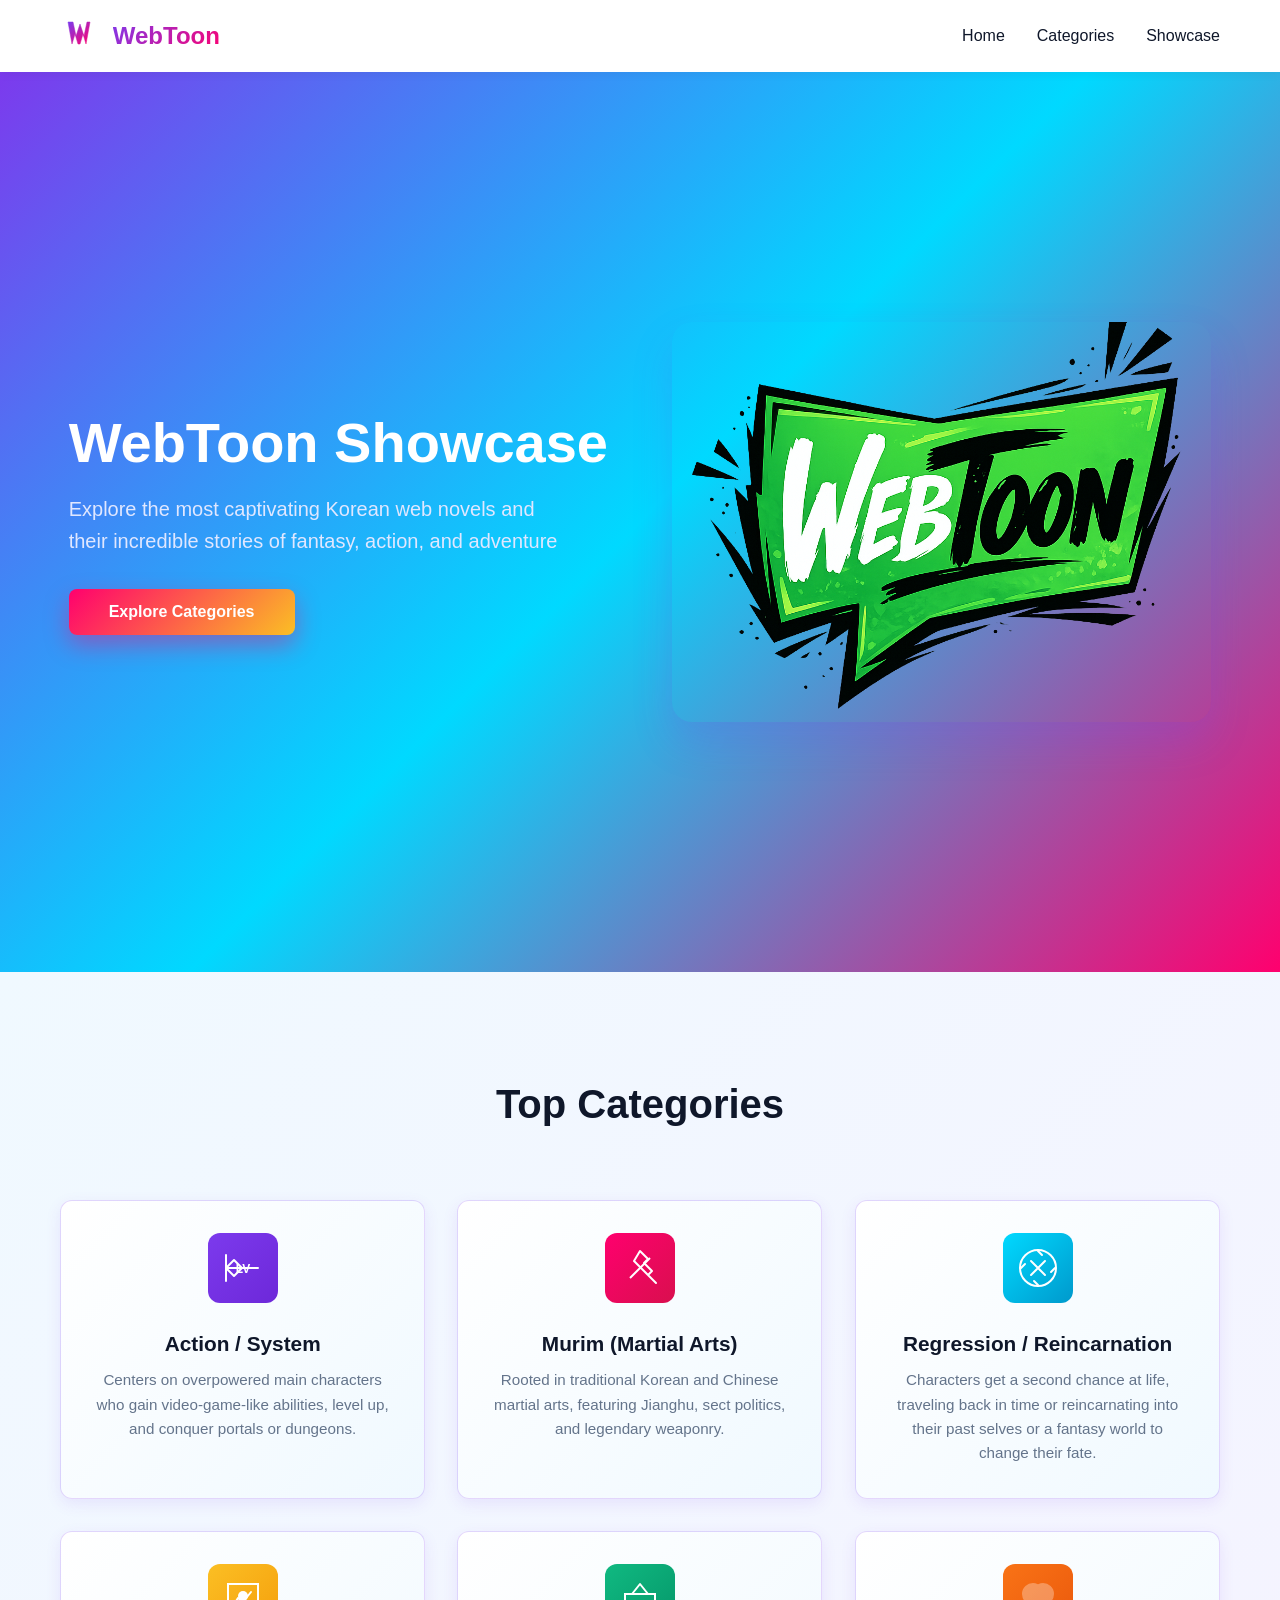
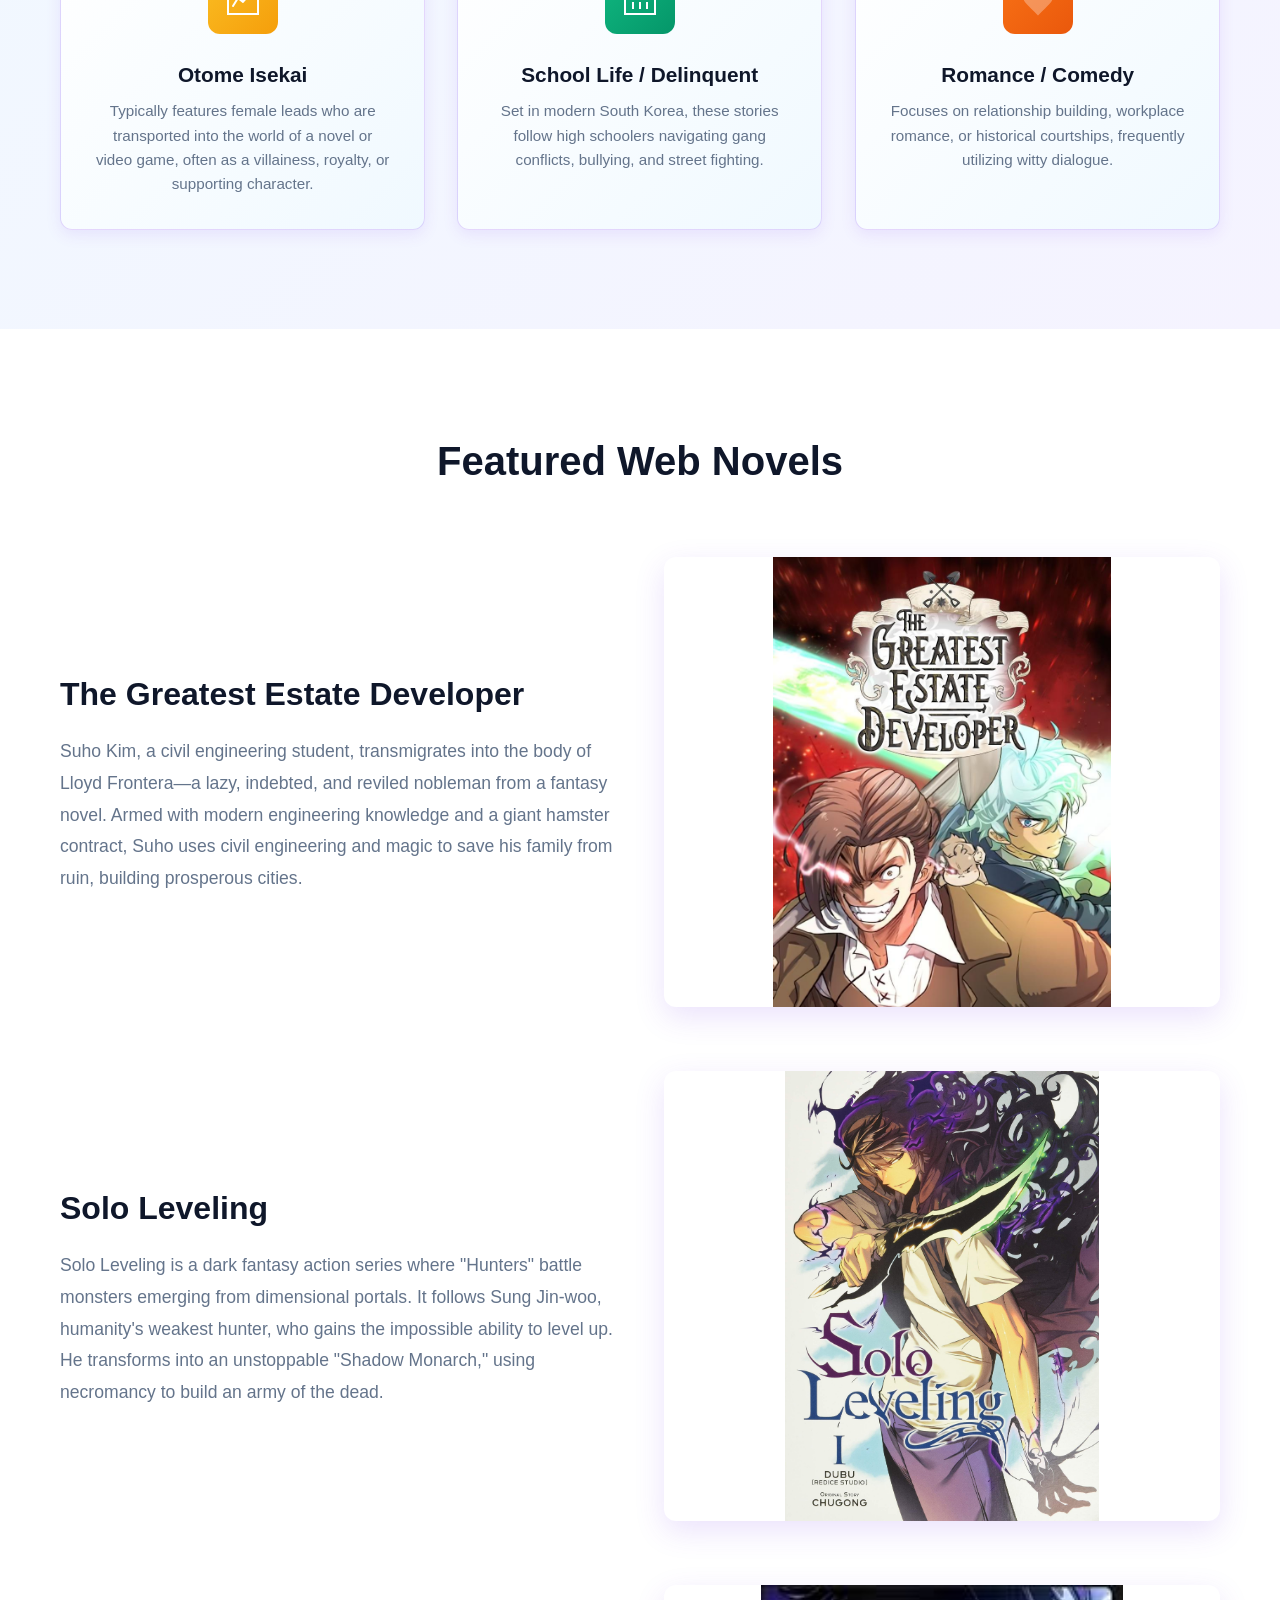
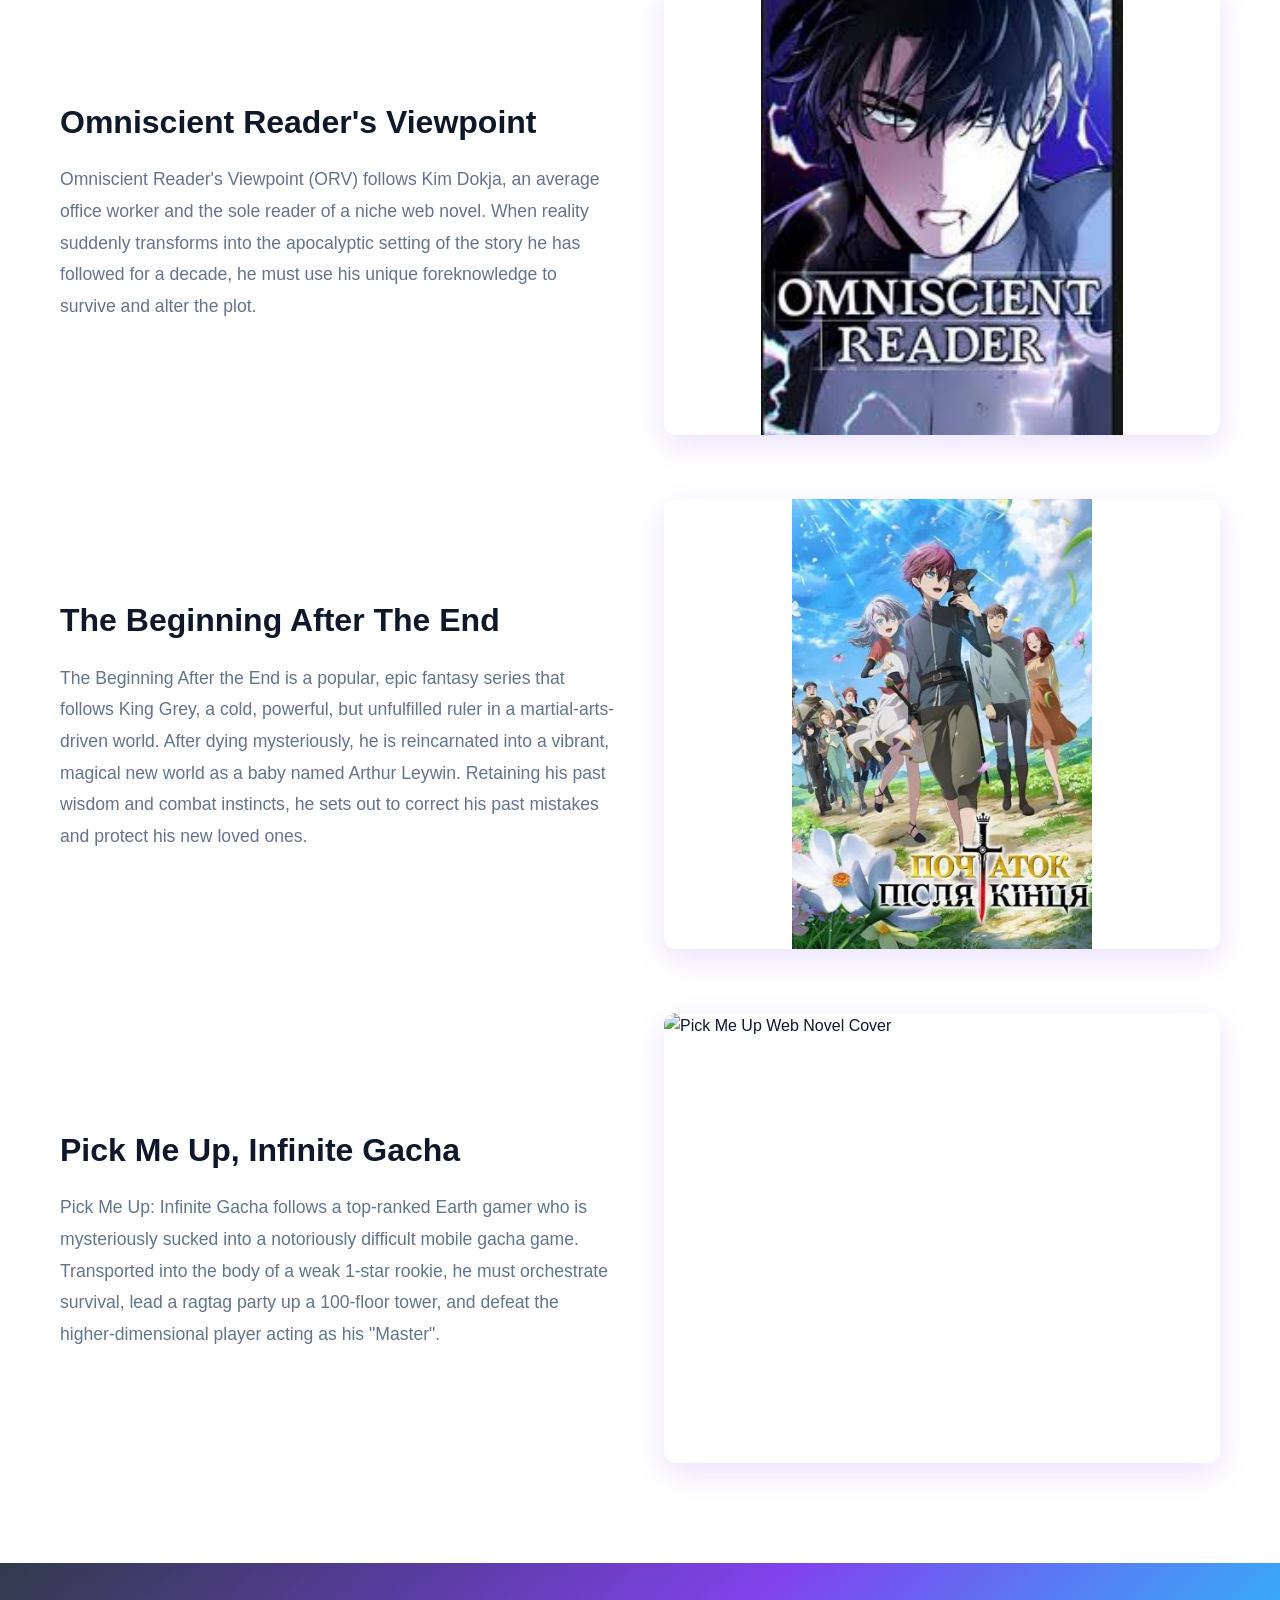
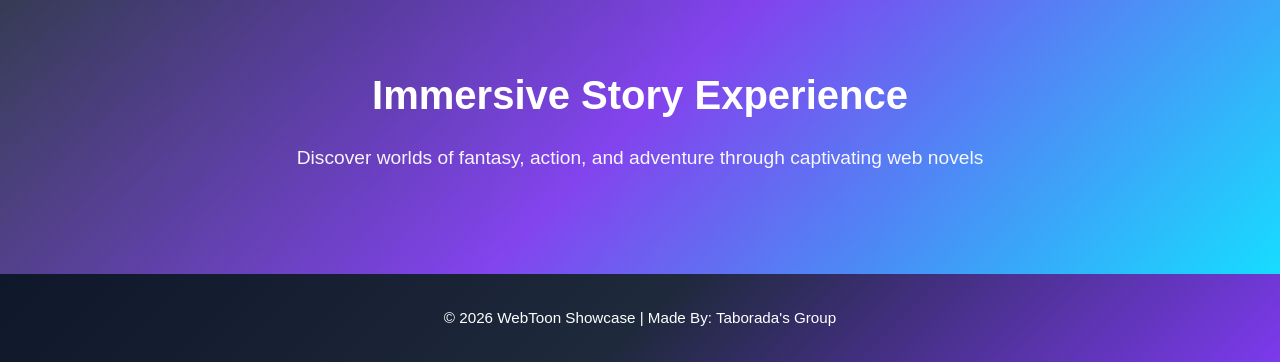
==== commit 5c66b827: "Dayuum" ====
--- a/index.html
+++ b/index.html
@@ -5,15 +5,25 @@
     <meta name="viewport" content="width=device-width, initial-scale=1.0">
     <title>WebToon Showcase - Korean Web Novel Series</title>
     <link rel="stylesheet" href="css/styles.css">
+    <link rel="icon" type="image/svg+xml" href="data:image/svg+xml,%3Csvg xmlns='http://www.w3.org/2000/svg' viewBox='0 0 40 40'%3E%3Cdefs%3E%3ClinearGradient id='wGrad' x1='0%25' y1='0%25' x2='100%25' y2='100%25'%3E%3Cstop offset='0%25' style='stop-color:%237c3aed;stop-opacity:1'/%3E%3Cstop offset='100%25' style='stop-color:%23ff006e;stop-opacity:1'/%3E%3C/linearGradient%3E%3C/defs%3E%3Crect width='40' height='40' fill='white'/%3E%3Cpath d='M 8 6 L 12 28 L 15 18 L 18 28 L 20 28 L 23 18 L 26 28 L 30 6 L 27 6 L 24 20 L 20 8 L 16 20 L 13 6 Z' fill='url(%23wGrad)' stroke='url(%23wGrad)' stroke-width='0.5'/%3E%3Cline x1='8' y1='30' x2='32' y2='30' stroke='url(%23wGrad)' stroke-width='2'/%3E%3C/svg%3E">
 </head>
 <body>
     <!-- Navigation -->
     <nav class="navbar">
         <div class="container">
             <div class="logo-container">
-                <svg class="logo-svg" width="32" height="32" viewBox="0 0 32 32" fill="none">
-                    <rect x="4" y="4" width="24" height="24" rx="4" stroke="currentColor" stroke-width="2"/>
-                    <path d="M10 12h12M10 16h12M10 20h8" stroke="currentColor" stroke-width="2" stroke-linecap="round"/>
+                <svg class="logo-svg" width="40" height="40" viewBox="0 0 40 40" fill="none">
+                    <defs>
+                        <linearGradient id="wGradient" x1="0%" y1="0%" x2="100%" y2="100%">
+                            <stop offset="0%" style="stop-color:#7c3aed;stop-opacity:1" />
+                            <stop offset="100%" style="stop-color:#ff006e;stop-opacity:1" />
+                        </linearGradient>
+                    </defs>
+                    <!-- Stylized W -->
+                    <path d="M 8 6 L 12 28 L 15 18 L 18 28 L 20 28 L 23 18 L 26 28 L 30 6 L 27 6 L 24 20 L 20 8 L 16 20 L 13 6 Z" 
+                          fill="url(#wGradient)" stroke="url(#wGradient)" stroke-width="0.5" stroke-linejoin="round"/>
+                    <!-- Accent line -->
+                    <line x1="8" y1="30" x2="32" y2="30" stroke="url(#wGradient)" stroke-width="2" stroke-linecap="round"/>
                 </svg>
                 <span class="logo-text">WebToon</span>
             </div>
